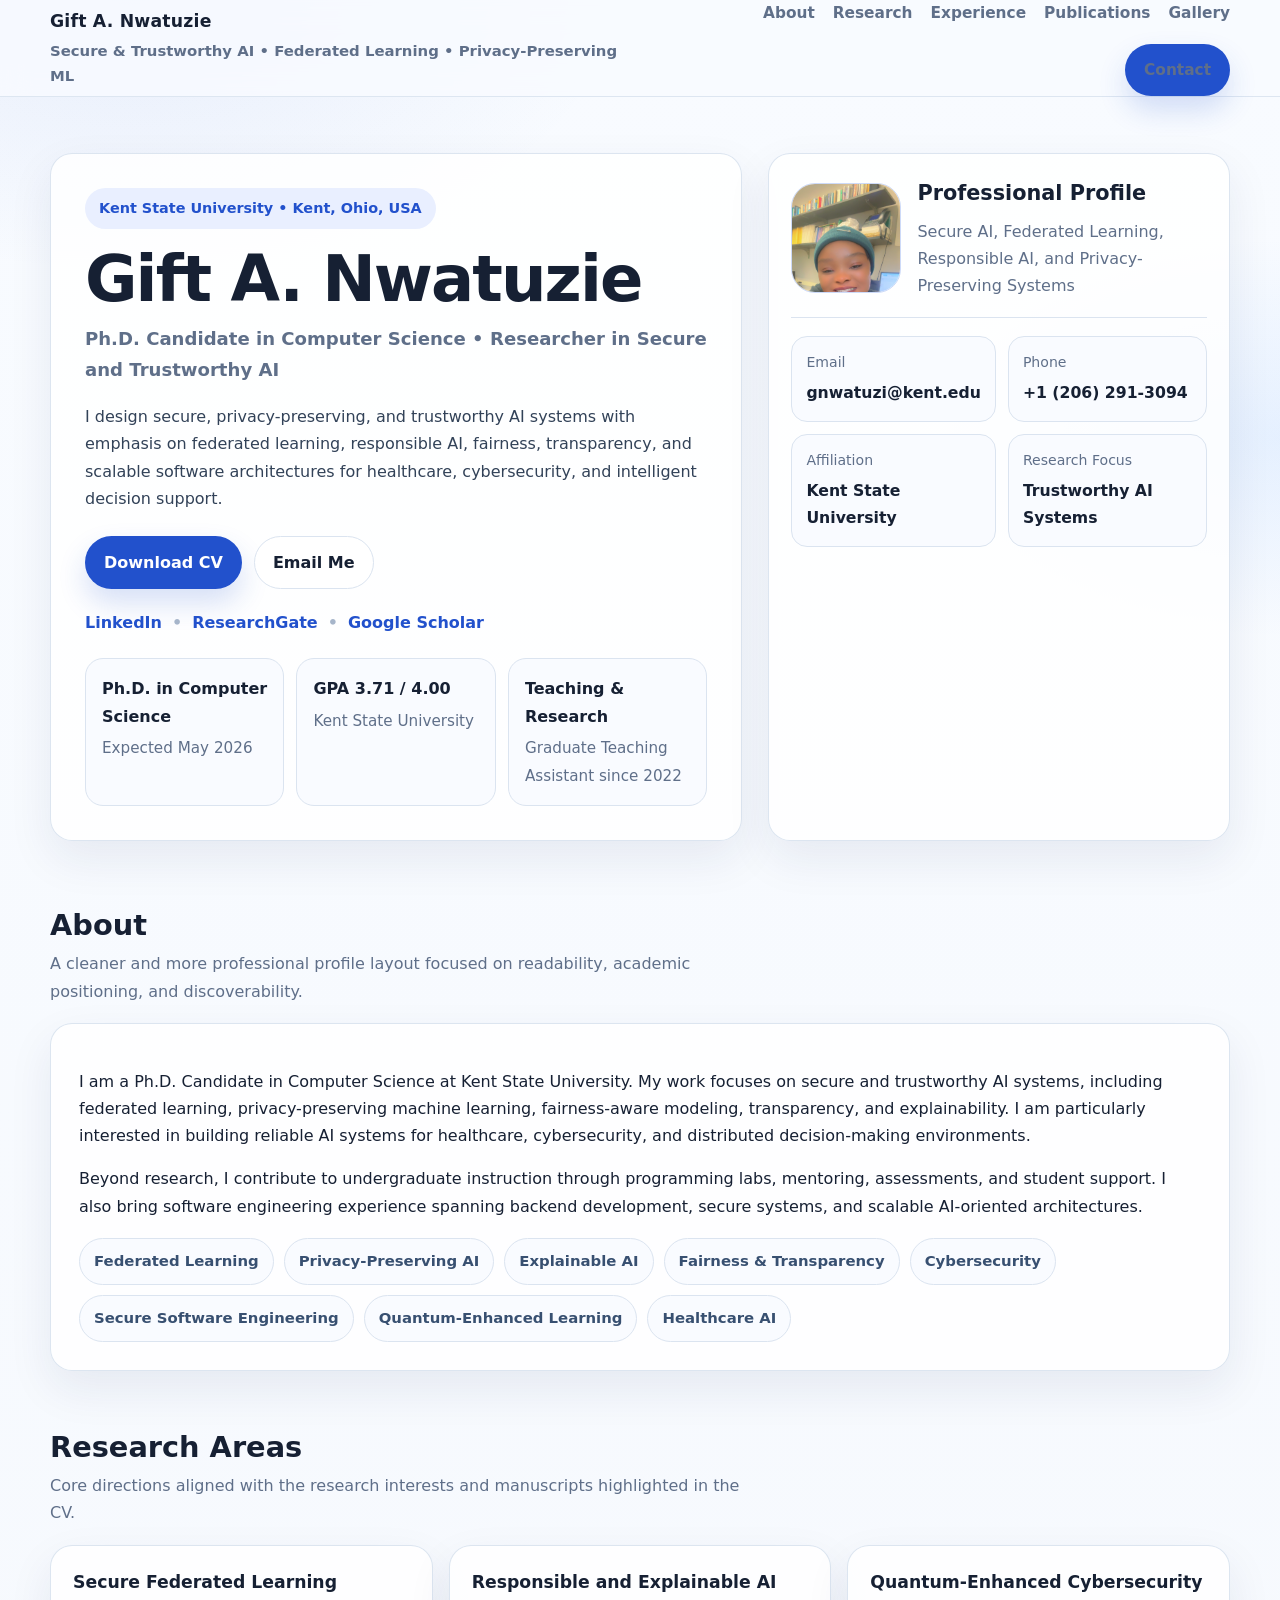
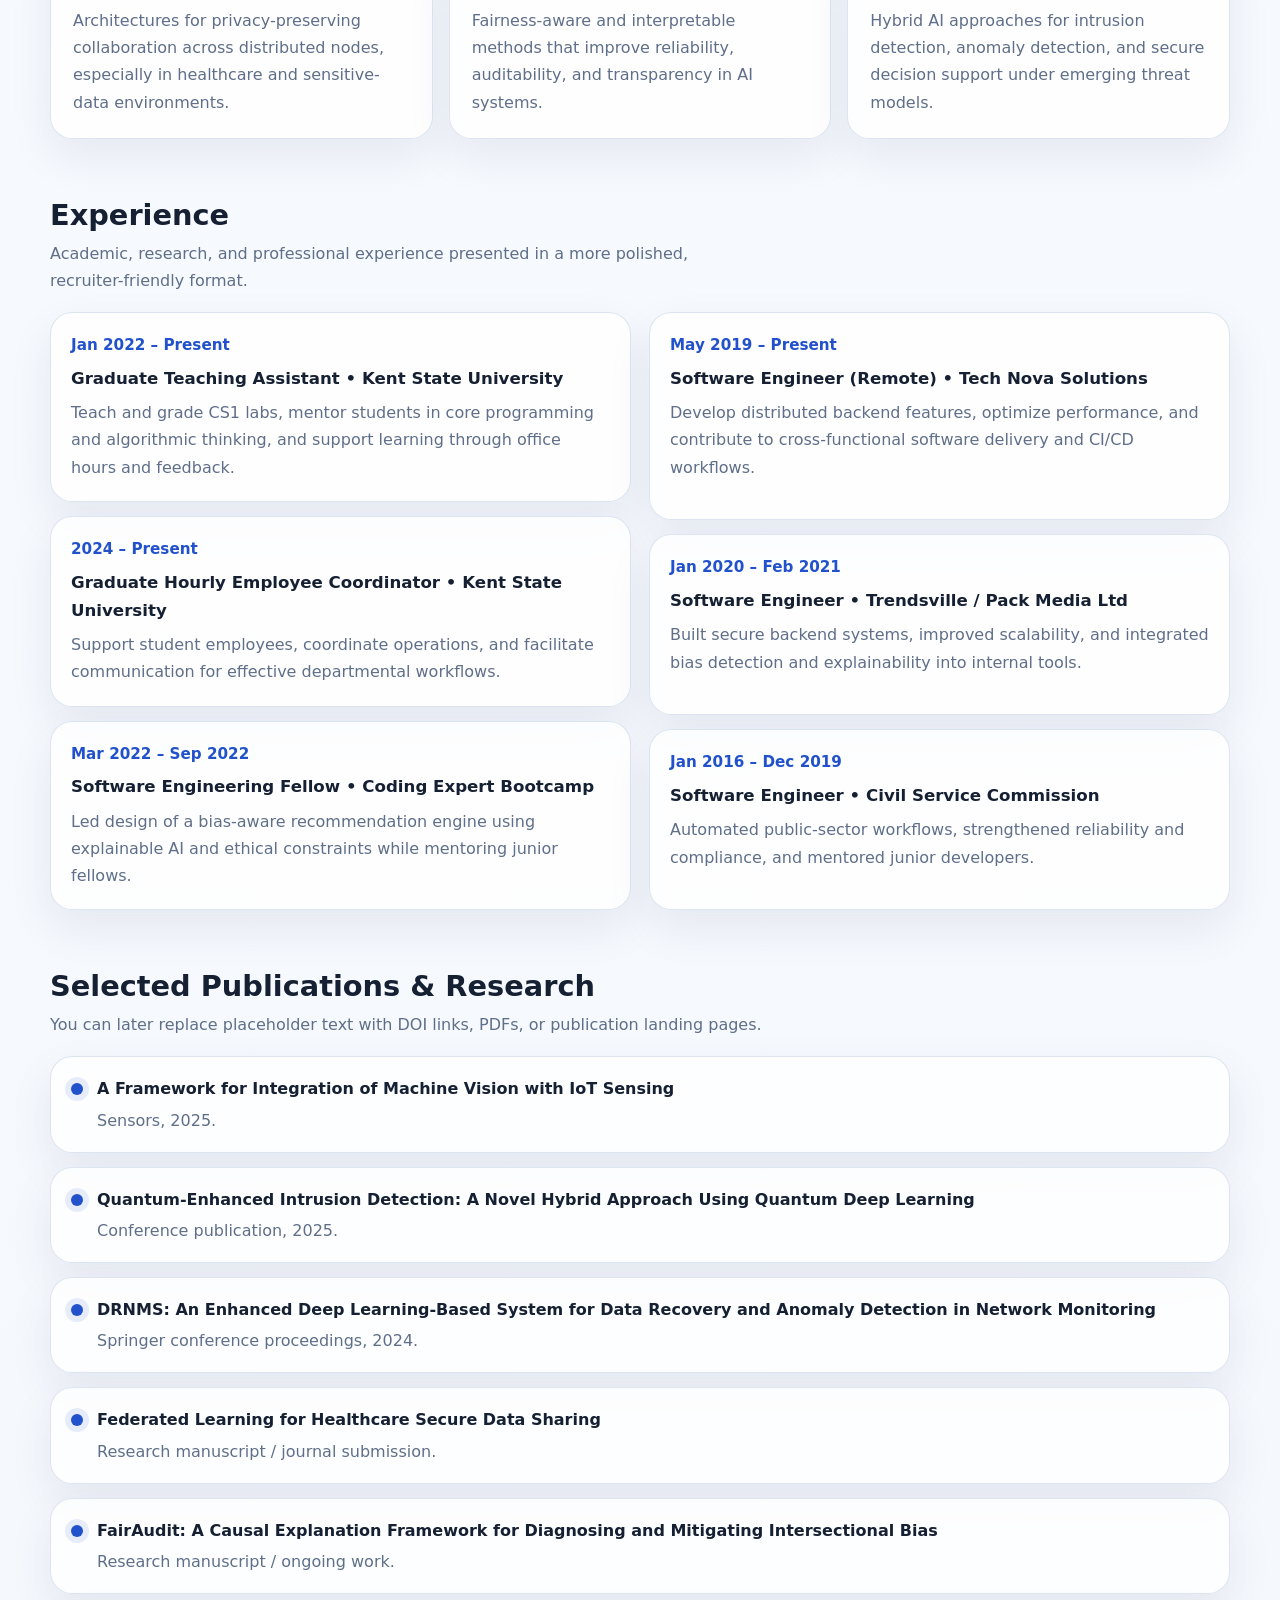
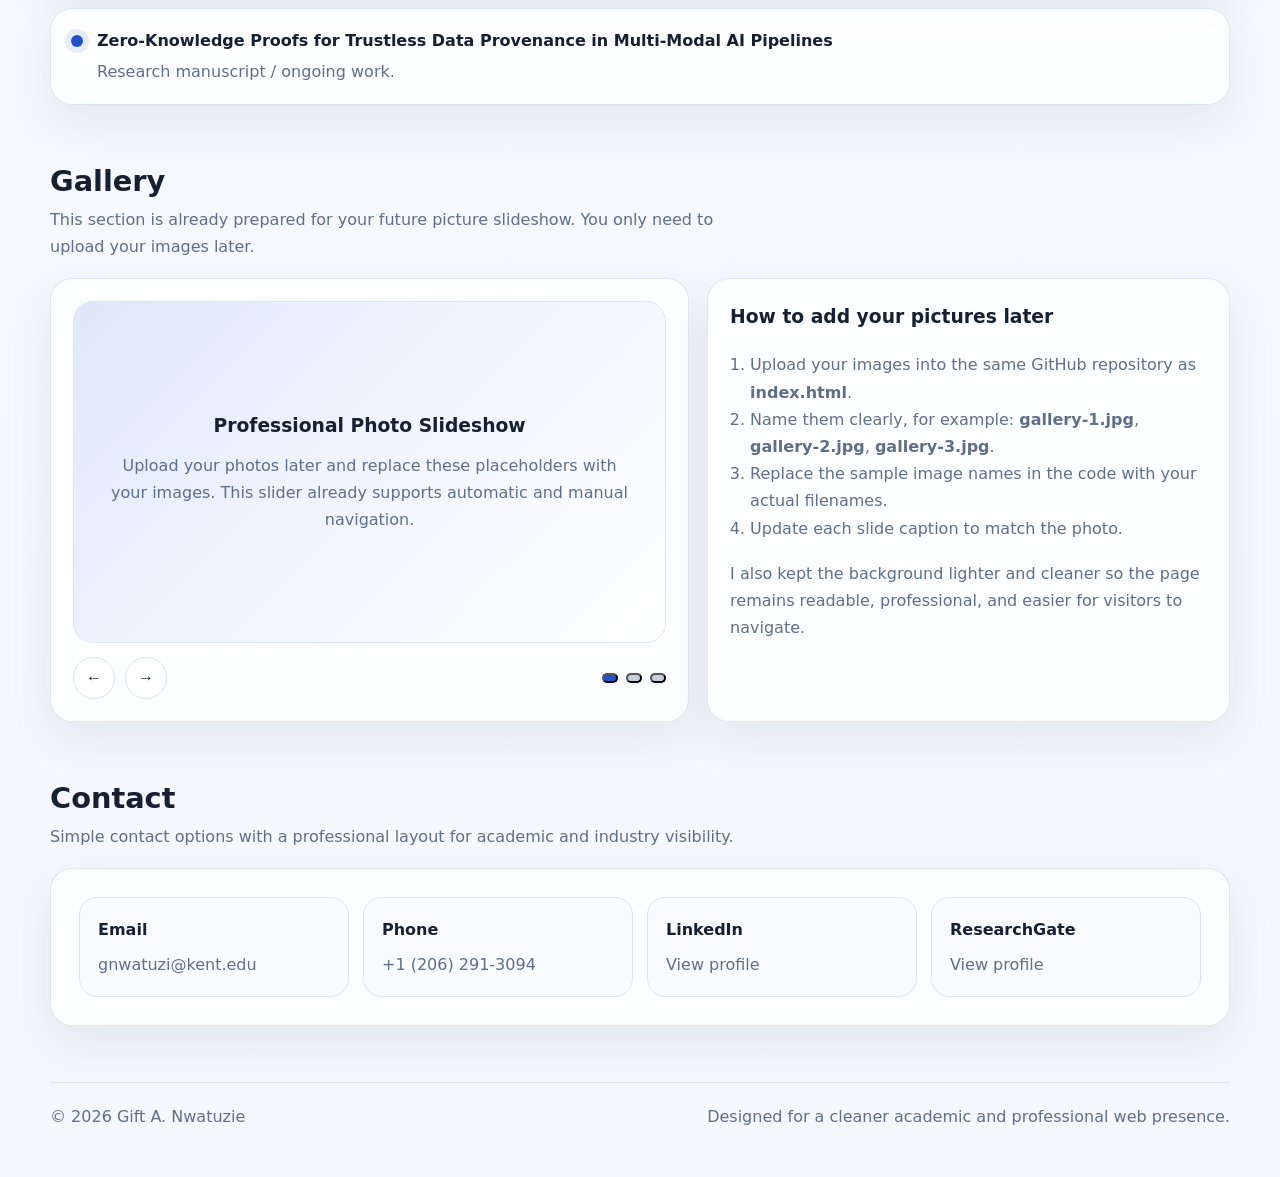
==== index.html @ f2651470 "Update print statement from 'Hello' to 'Goodbye'" ====
<!DOCTYPE html>
<html lang="en">
<head>
  <meta charset="UTF-8" />
  <meta name="viewport" content="width=device-width, initial-scale=1.0" />
  <title>Gift A. Nwatuzie | Secure & Trustworthy AI</title>
  <style>
    :root{
      --bg:#f6f8fc;
      --bg-soft:#eef3fb;
      --surface:#ffffff;
      --surface-2:#f9fbff;
      --text:#162033;
      --muted:#5f6f89;
      --line:#dbe4f0;
      --accent:#2251cc;
      --accent-soft:#e9efff;
      --shadow:0 18px 45px rgba(21, 39, 84, .08);
      --radius:22px;
      --max:1180px;
    }

    *{box-sizing:border-box}
    html{scroll-behavior:smooth}
    body{
      margin:0;
      font-family: Inter, ui-sans-serif, system-ui, -apple-system, Segoe UI, Roboto, Arial, sans-serif;
      color:var(--text);
      background:
        radial-gradient(900px 500px at 10% 0%, rgba(34,81,204,.08), transparent 55%),
        radial-gradient(700px 400px at 100% 10%, rgba(65,145,255,.10), transparent 50%),
        linear-gradient(180deg, #f8fbff 0%, #f4f7fc 100%);
      line-height:1.7;
    }

    img{max-width:100%;display:block}
    a{text-decoration:none;color:inherit}
    .container{width:min(var(--max), calc(100% - 32px));margin:0 auto}

    .topbar{
      position:sticky;top:0;z-index:100;
      backdrop-filter:blur(14px);
      background:rgba(248,251,255,.84);
      border-bottom:1px solid rgba(219,228,240,.9);
    }
    .topbar-inner{
      min-height:76px;
      display:flex;align-items:center;justify-content:space-between;gap:18px;
    }
    .brand{
      display:flex;flex-direction:column;gap:2px;
    }
    .brand strong{font-size:1.08rem;letter-spacing:.2px}
    .brand span{color:var(--muted);font-size:.93rem;font-weight:600}

    .nav{
      display:flex;align-items:center;gap:18px;flex-wrap:wrap;justify-content:flex-end;
    }
    .nav a{
      color:var(--muted);
      font-weight:700;
      font-size:.96rem;
    }
    .nav a:hover{color:var(--accent)}

    .btn{
      display:inline-flex;align-items:center;justify-content:center;gap:8px;
      padding:12px 18px;border-radius:999px;border:1px solid transparent;
      font-weight:800;transition:.25s ease;
    }
    .btn-primary{
      background:var(--accent);color:#fff;box-shadow:0 14px 28px rgba(34,81,204,.18);
    }
    .btn-primary:hover{transform:translateY(-1px)}
    .btn-secondary{
      border-color:var(--line);background:#fff;color:var(--text);
    }
    .btn-secondary:hover{border-color:#bfd0e7;background:var(--surface-2)}

    .hero{padding:56px 0 34px}
    .hero-grid{
      display:grid;grid-template-columns:1.2fr .8fr;gap:26px;align-items:stretch;
    }
    .hero-copy, .hero-side, .panel, .section-card, .timeline-item, .publication, .gallery-card{
      background:rgba(255,255,255,.82);
      border:1px solid rgba(219,228,240,.95);
      box-shadow:var(--shadow);
      border-radius:var(--radius);
    }
    .hero-copy{padding:34px}
    .eyebrow{
      display:inline-flex;align-items:center;gap:8px;padding:8px 14px;border-radius:999px;
      background:var(--accent-soft);color:var(--accent);font-weight:800;font-size:.9rem;
    }
    h1{
      margin:16px 0 10px;font-size:clamp(2.3rem, 5vw, 4.2rem);line-height:1.08;letter-spacing:-.03em;
    }
    .subtitle{
      font-size:1.13rem;color:var(--muted);font-weight:700;margin:0 0 18px;
    }
    .lead{margin:0;max-width:68ch;color:#324258}
    .hero-actions{display:flex;flex-wrap:wrap;gap:12px;margin:24px 0 20px}
    .meta-links{display:flex;flex-wrap:wrap;gap:10px;align-items:center;color:var(--muted);font-weight:700}
    .meta-links a{color:var(--accent)}
    .meta-links .sep{color:#a6b5ca}

    .highlight-grid{
      display:grid;grid-template-columns:repeat(3,1fr);gap:12px;margin-top:22px;
    }
    .mini-stat{
      background:var(--surface-2);border:1px solid var(--line);border-radius:18px;padding:16px;
    }
    .mini-stat strong{display:block;font-size:1rem;margin-bottom:4px}
    .mini-stat span{color:var(--muted);font-size:.95rem}

    .hero-side{padding:22px}
    .profile-top{
      display:flex;gap:16px;align-items:center;padding-bottom:18px;border-bottom:1px solid var(--line);
    }
    .avatar{
      width:110px;height:110px;border-radius:24px;overflow:hidden;flex:0 0 auto;
      background:#dfe9ff;border:1px solid #cddaf8;
    }
    .profile-title h2{margin:0 0 6px;font-size:1.3rem}
    .profile-title p{margin:0;color:var(--muted)}
    .quick-info{display:grid;grid-template-columns:1fr 1fr;gap:12px;margin-top:18px}
    .quick-info div{
      background:var(--surface-2);border:1px solid var(--line);border-radius:16px;padding:14px;
    }
    .quick-info span{display:block;color:var(--muted);font-size:.88rem;margin-bottom:4px}
    .quick-info strong{font-size:.98rem}

    .section{padding:26px 0}
    .section-header{display:flex;justify-content:space-between;gap:18px;align-items:end;margin-bottom:18px}
    .section-header h2{margin:0;font-size:1.8rem}
    .section-header p{margin:0;color:var(--muted);max-width:70ch}
    .section-card{padding:28px}

    .chips{display:flex;flex-wrap:wrap;gap:10px;margin-top:18px}
    .chip{
      padding:10px 14px;border-radius:999px;background:var(--surface-2);
      border:1px solid var(--line);font-weight:800;color:#385071;font-size:.93rem;
    }

    .two-col{display:grid;grid-template-columns:1fr 1fr;gap:18px}
    .cards-3{display:grid;grid-template-columns:repeat(3,1fr);gap:16px}
    .panel{padding:22px}
    .panel h3{margin:0 0 10px;font-size:1.08rem}
    .panel p{margin:0;color:var(--muted)}

    .timeline{display:grid;gap:14px}
    .timeline-item{padding:20px}
    .timeline-item h3{margin:0 0 6px;font-size:1.04rem}
    .timeline-item .meta{color:var(--accent);font-weight:800;font-size:.95rem;margin-bottom:6px}
    .timeline-item p{margin:0;color:var(--muted)}

    .publication-list{display:grid;gap:14px}
    .publication{padding:18px 20px;display:flex;gap:14px;align-items:flex-start}
    .publication .mark{
      width:12px;height:12px;border-radius:999px;background:var(--accent);margin-top:8px;flex:0 0 auto;
      box-shadow:0 0 0 6px rgba(34,81,204,.10);
    }
    .publication strong{display:block;margin-bottom:4px}
    .publication span{color:var(--muted)}

    .gallery-wrap{display:grid;grid-template-columns:1.1fr .9fr;gap:18px}
    .gallery-card{padding:22px}
    .slider{
      position:relative;border-radius:20px;overflow:hidden;border:1px solid var(--line);
      background:linear-gradient(135deg,#eef4ff,#f8fbff);
      min-height:340px;
    }
    .slide{display:none;min-height:340px;position:relative}
    .slide.active{display:block}
    .slide img{width:100%;height:340px;object-fit:cover}
    .slide-placeholder{
      min-height:340px;display:grid;place-items:center;padding:26px;text-align:center;color:var(--muted);
      background:linear-gradient(135deg, rgba(34,81,204,.08), rgba(255,255,255,.96));
    }
    .slide-caption{
      position:absolute;left:18px;bottom:18px;right:18px;
      background:rgba(22,32,51,.68);color:#fff;padding:12px 14px;border-radius:14px;font-weight:700;
      backdrop-filter:blur(6px);
    }
    .slider-controls{
      display:flex;align-items:center;justify-content:space-between;gap:12px;margin-top:14px;
    }
    .slider-buttons{display:flex;gap:10px}
    .slider-buttons button{
      width:42px;height:42px;border:none;border-radius:999px;background:#fff;border:1px solid var(--line);
      font-size:1rem;cursor:pointer;color:var(--text);
    }
    .slider-buttons button:hover{background:var(--surface-2)}
    .dots{display:flex;gap:8px;align-items:center}
    .dot{
      width:10px;height:10px;border-radius:999px;background:#c3d0e2;cursor:pointer;
    }
    .dot.active{background:var(--accent)}

    .contact-grid{display:grid;grid-template-columns:repeat(4,1fr);gap:14px}
    .contact-item{
      background:var(--surface-2);border:1px solid var(--line);border-radius:18px;padding:18px;
    }
    .contact-item h3{margin:0 0 8px;font-size:1rem}
    .contact-item p, .contact-item a{margin:0;color:var(--muted);word-break:break-word}

    footer{padding:30px 0 46px;color:var(--muted)}
    .footer-inner{
      display:flex;justify-content:space-between;gap:16px;align-items:center;flex-wrap:wrap;
      border-top:1px solid var(--line);padding-top:20px;
    }

    @media (max-width: 1024px){
      .hero-grid,.gallery-wrap,.two-col,.cards-3,.contact-grid{grid-template-columns:1fr}
      .highlight-grid{grid-template-columns:1fr}
    }
    @media (max-width: 760px){
      .topbar-inner{padding:10px 0;align-items:flex-start;flex-direction:column}
      .nav{gap:12px}
      .hero{padding-top:34px}
      .hero-copy,.hero-side,.section-card{padding:22px}
      .quick-info{grid-template-columns:1fr}
      .profile-top{align-items:flex-start}
      .avatar{width:92px;height:92px}
    }
  </style>
</head>
<body>
  <header class="topbar">
    <div class="container topbar-inner">
      <div class="brand">
        <strong>Gift A. Nwatuzie</strong>
        <span>Secure & Trustworthy AI • Federated Learning • Privacy-Preserving ML</span>
      </div>
      <nav class="nav">
        <a href="#about">About</a>
        <a href="#research">Research</a>
        <a href="#experience">Experience</a>
        <a href="#publications">Publications</a>
        <a href="#gallery">Gallery</a>
        <a href="#contact" class="btn btn-primary">Contact</a>
      </nav>
    </div>
  </header>

  <main>
    <section class="hero">
      <div class="container hero-grid">
        <div class="hero-copy">
          <div class="eyebrow">Kent State University • Kent, Ohio, USA</div>
          <h1>Gift A. Nwatuzie</h1>
          <p class="subtitle">Ph.D. Candidate in Computer Science • Researcher in Secure and Trustworthy AI</p>
          <p class="lead">
            I design secure, privacy-preserving, and trustworthy AI systems with emphasis on federated learning,
            responsible AI, fairness, transparency, and scalable software architectures for healthcare, cybersecurity,
            and intelligent decision support.
          </p>

          <div class="hero-actions">
            <a class="btn btn-primary" href="CV.pdf" target="_blank" rel="noreferrer">Download CV</a>
            <a class="btn btn-secondary" href="mailto:gnwatuzi@kent.edu">Email Me</a>
          </div>

          <div class="meta-links">
            <a href="https://linkedin.com/in/gift-nwatuzie-08696579" target="_blank" rel="noreferrer">LinkedIn</a>
            <span class="sep">•</span>
            <a href="https://researchgate.net/profile/Gift-Nwatuzie" target="_blank" rel="noreferrer">ResearchGate</a>
            <span class="sep">•</span>
            <a href="#">Google Scholar</a>
          </div>

          <div class="highlight-grid">
            <div class="mini-stat">
              <strong>Ph.D. in Computer Science</strong>
              <span>Expected May 2026</span>
            </div>
            <div class="mini-stat">
              <strong>GPA 3.71 / 4.00</strong>
              <span>Kent State University</span>
            </div>
            <div class="mini-stat">
              <strong>Teaching & Research</strong>
              <span>Graduate Teaching Assistant since 2022</span>
            </div>
          </div>
        </div>

        <aside class="hero-side">
          <div class="profile-top">
            <div class="avatar">
              <img src="IMG_3153.jpeg" alt="Gift A. Nwatuzie profile photo" />
            </div>
            <div class="profile-title">
              <h2>Professional Profile</h2>
              <p>Secure AI, Federated Learning, Responsible AI, and Privacy-Preserving Systems</p>
            </div>
          </div>

          <div class="quick-info">
            <div>
              <span>Email</span>
              <strong>gnwatuzi@kent.edu</strong>
            </div>
            <div>
              <span>Phone</span>
              <strong>+1 (206) 291-3094</strong>
            </div>
            <div>
              <span>Affiliation</span>
              <strong>Kent State University</strong>
            </div>
            <div>
              <span>Research Focus</span>
              <strong>Trustworthy AI Systems</strong>
            </div>
          </div>
        </aside>
      </div>
    </section>

    <section id="about" class="section">
      <div class="container">
        <div class="section-header">
          <div>
            <h2>About</h2>
            <p>A cleaner and more professional profile layout focused on readability, academic positioning, and discoverability.</p>
          </div>
        </div>
        <div class="section-card">
          <p>
            I am a Ph.D. Candidate in Computer Science at Kent State University. My work focuses on secure and trustworthy
            AI systems, including federated learning, privacy-preserving machine learning, fairness-aware modeling,
            transparency, and explainability. I am particularly interested in building reliable AI systems for healthcare,
            cybersecurity, and distributed decision-making environments.
          </p>
          <p>
            Beyond research, I contribute to undergraduate instruction through programming labs, mentoring, assessments,
            and student support. I also bring software engineering experience spanning backend development, secure systems,
            and scalable AI-oriented architectures.
          </p>
          <div class="chips">
            <span class="chip">Federated Learning</span>
            <span class="chip">Privacy-Preserving AI</span>
            <span class="chip">Explainable AI</span>
            <span class="chip">Fairness & Transparency</span>
            <span class="chip">Cybersecurity</span>
            <span class="chip">Secure Software Engineering</span>
            <span class="chip">Quantum-Enhanced Learning</span>
            <span class="chip">Healthcare AI</span>
          </div>
        </div>
      </div>
    </section>

    <section id="research" class="section">
      <div class="container">
        <div class="section-header">
          <div>
            <h2>Research Areas</h2>
            <p>Core directions aligned with the research interests and manuscripts highlighted in the CV.</p>
          </div>
        </div>
        <div class="cards-3">
          <article class="panel">
            <h3>Secure Federated Learning</h3>
            <p>Architectures for privacy-preserving collaboration across distributed nodes, especially in healthcare and sensitive-data environments.</p>
          </article>
          <article class="panel">
            <h3>Responsible and Explainable AI</h3>
            <p>Fairness-aware and interpretable methods that improve reliability, auditability, and transparency in AI systems.</p>
          </article>
          <article class="panel">
            <h3>Quantum-Enhanced Cybersecurity</h3>
            <p>Hybrid AI approaches for intrusion detection, anomaly detection, and secure decision support under emerging threat models.</p>
          </article>
        </div>
      </div>
    </section>

    <section id="experience" class="section">
      <div class="container">
        <div class="section-header">
          <div>
            <h2>Experience</h2>
            <p>Academic, research, and professional experience presented in a more polished, recruiter-friendly format.</p>
          </div>
        </div>
        <div class="two-col">
          <div class="timeline">
            <article class="timeline-item">
              <div class="meta">Jan 2022 – Present</div>
              <h3>Graduate Teaching Assistant • Kent State University</h3>
              <p>Teach and grade CS1 labs, mentor students in core programming and algorithmic thinking, and support learning through office hours and feedback.</p>
            </article>
            <article class="timeline-item">
              <div class="meta">2024 – Present</div>
              <h3>Graduate Hourly Employee Coordinator • Kent State University</h3>
              <p>Support student employees, coordinate operations, and facilitate communication for effective departmental workflows.</p>
            </article>
            <article class="timeline-item">
              <div class="meta">Mar 2022 – Sep 2022</div>
              <h3>Software Engineering Fellow • Coding Expert Bootcamp</h3>
              <p>Led design of a bias-aware recommendation engine using explainable AI and ethical constraints while mentoring junior fellows.</p>
            </article>
          </div>
          <div class="timeline">
            <article class="timeline-item">
              <div class="meta">May 2019 – Present</div>
              <h3>Software Engineer (Remote) • Tech Nova Solutions</h3>
              <p>Develop distributed backend features, optimize performance, and contribute to cross-functional software delivery and CI/CD workflows.</p>
            </article>
            <article class="timeline-item">
              <div class="meta">Jan 2020 – Feb 2021</div>
              <h3>Software Engineer • Trendsville / Pack Media Ltd</h3>
              <p>Built secure backend systems, improved scalability, and integrated bias detection and explainability into internal tools.</p>
            </article>
            <article class="timeline-item">
              <div class="meta">Jan 2016 – Dec 2019</div>
              <h3>Software Engineer • Civil Service Commission</h3>
              <p>Automated public-sector workflows, strengthened reliability and compliance, and mentored junior developers.</p>
            </article>
          </div>
        </div>
      </div>
    </section>

    <section id="publications" class="section">
      <div class="container">
        <div class="section-header">
          <div>
            <h2>Selected Publications & Research</h2>
            <p>You can later replace placeholder text with DOI links, PDFs, or publication landing pages.</p>
          </div>
        </div>
        <div class="publication-list">
          <article class="publication">
            <div class="mark"></div>
            <div>
              <strong>A Framework for Integration of Machine Vision with IoT Sensing</strong>
              <span>Sensors, 2025.</span>
            </div>
          </article>
          <article class="publication">
            <div class="mark"></div>
            <div>
              <strong>Quantum-Enhanced Intrusion Detection: A Novel Hybrid Approach Using Quantum Deep Learning</strong>
              <span>Conference publication, 2025.</span>
            </div>
          </article>
          <article class="publication">
            <div class="mark"></div>
            <div>
              <strong>DRNMS: An Enhanced Deep Learning-Based System for Data Recovery and Anomaly Detection in Network Monitoring</strong>
              <span>Springer conference proceedings, 2024.</span>
            </div>
          </article>
          <article class="publication">
            <div class="mark"></div>
            <div>
              <strong>Federated Learning for Healthcare Secure Data Sharing</strong>
              <span>Research manuscript / journal submission.</span>
            </div>
          </article>
          <article class="publication">
            <div class="mark"></div>
            <div>
              <strong>FairAudit: A Causal Explanation Framework for Diagnosing and Mitigating Intersectional Bias</strong>
              <span>Research manuscript / ongoing work.</span>
            </div>
          </article>
          <article class="publication">
            <div class="mark"></div>
            <div>
              <strong>Zero-Knowledge Proofs for Trustless Data Provenance in Multi-Modal AI Pipelines</strong>
              <span>Research manuscript / ongoing work.</span>
            </div>
          </article>
        </div>
      </div>
    </section>

    <section id="gallery" class="section">
      <div class="container">
        <div class="section-header">
          <div>
            <h2>Gallery</h2>
            <p>This section is already prepared for your future picture slideshow. You only need to upload your images later.</p>
          </div>
        </div>
        <div class="gallery-wrap">
          <div class="gallery-card">
            <div class="slider" id="slider">
              <div class="slide active">
                <div class="slide-placeholder">
                  <div>
                    <h3 style="margin:0 0 10px; color: var(--text);">Professional Photo Slideshow</h3>
                    <p style="margin:0; max-width: 520px;">Upload your photos later and replace these placeholders with your images. This slider already supports automatic and manual navigation.</p>
                  </div>
                </div>
              </div>
              <div class="slide">
                <img src="gallery-1.jpg" alt="Conference or professional event photo" />
                <div class="slide-caption">Sample caption: conference presentation, award, lab activity, or professional portrait.</div>
              </div>
              <div class="slide">
                <img src="gallery-2.jpg" alt="Research or academic activity photo" />
                <div class="slide-caption">Sample caption: teaching, research session, workshop, or networking moment.</div>
              </div>
            </div>
            <div class="slider-controls">
              <div class="slider-buttons">
                <button type="button" id="prevBtn" aria-label="Previous slide">&#8592;</button>
                <button type="button" id="nextBtn" aria-label="Next slide">&#8594;</button>
              </div>
              <div class="dots" id="dots"></div>
            </div>
          </div>
          <div class="gallery-card">
            <h3 style="margin-top:0;">How to add your pictures later</h3>
            <ol style="padding-left:20px; color: var(--muted); margin:0;">
              <li>Upload your images into the same GitHub repository as <strong>index.html</strong>.</li>
              <li>Name them clearly, for example: <strong>gallery-1.jpg</strong>, <strong>gallery-2.jpg</strong>, <strong>gallery-3.jpg</strong>.</li>
              <li>Replace the sample image names in the code with your actual filenames.</li>
              <li>Update each slide caption to match the photo.</li>
            </ol>
            <p style="margin:18px 0 0; color:var(--muted);">
              I also kept the background lighter and cleaner so the page remains readable, professional, and easier for visitors to navigate.
            </p>
          </div>
        </div>
      </div>
    </section>

    <section id="contact" class="section">
      <div class="container">
        <div class="section-header">
          <div>
            <h2>Contact</h2>
            <p>Simple contact options with a professional layout for academic and industry visibility.</p>
          </div>
        </div>
        <div class="section-card">
          <div class="contact-grid">
            <div class="contact-item">
              <h3>Email</h3>
              <a href="mailto:gnwatuzi@kent.edu">gnwatuzi@kent.edu</a>
            </div>
            <div class="contact-item">
              <h3>Phone</h3>
              <p>+1 (206) 291-3094</p>
            </div>
            <div class="contact-item">
              <h3>LinkedIn</h3>
              <a href="https://linkedin.com/in/gift-nwatuzie-08696579" target="_blank" rel="noreferrer">View profile</a>
            </div>
            <div class="contact-item">
              <h3>ResearchGate</h3>
              <a href="https://researchgate.net/profile/Gift-Nwatuzie" target="_blank" rel="noreferrer">View profile</a>
            </div>
          </div>
        </div>
      </div>
    </section>
  </main>

  <footer>
    <div class="container footer-inner">
      <span>© <span id="year"></span> Gift A. Nwatuzie</span>
      <span>Designed for a cleaner academic and professional web presence.</span>
    </div>
  </footer>

  <script>
    document.getElementById('year').textContent = new Date().getFullYear();

    const slides = Array.from(document.querySelectorAll('.slide'));
    const dotsWrap = document.getElementById('dots');
    const prevBtn = document.getElementById('prevBtn');
    const nextBtn = document.getElementById('nextBtn');
    let currentSlide = 0;
    let autoSlide;

    function renderDots() {
      dotsWrap.innerHTML = '';
      slides.forEach((_, index) => {
        const dot = document.createElement('button');
        dot.className = 'dot' + (index === currentSlide ? ' active' : '');
        dot.type = 'button';
        dot.setAttribute('aria-label', `Go to slide ${index + 1}`);
        dot.addEventListener('click', () => showSlide(index));
        dotsWrap.appendChild(dot);
      });
    }

    function showSlide(index) {
      slides[currentSlide].classList.remove('active');
      currentSlide = (index + slides.length) % slides.length;
      slides[currentSlide].classList.add('active');
      renderDots();
    }

    function nextSlide() { showSlide(currentSlide + 1); }
    function prevSlide() { showSlide(currentSlide - 1); }

    function startAutoSlide() {
      clearInterval(autoSlide);
      autoSlide = setInterval(nextSlide, 5000);
    }

    prevBtn.addEventListener('click', () => { prevSlide(); startAutoSlide(); });
    nextBtn.addEventListener('click', () => { nextSlide(); startAutoSlide(); });

    renderDots();
    startAutoSlide();
  </script>
</body>
</html>
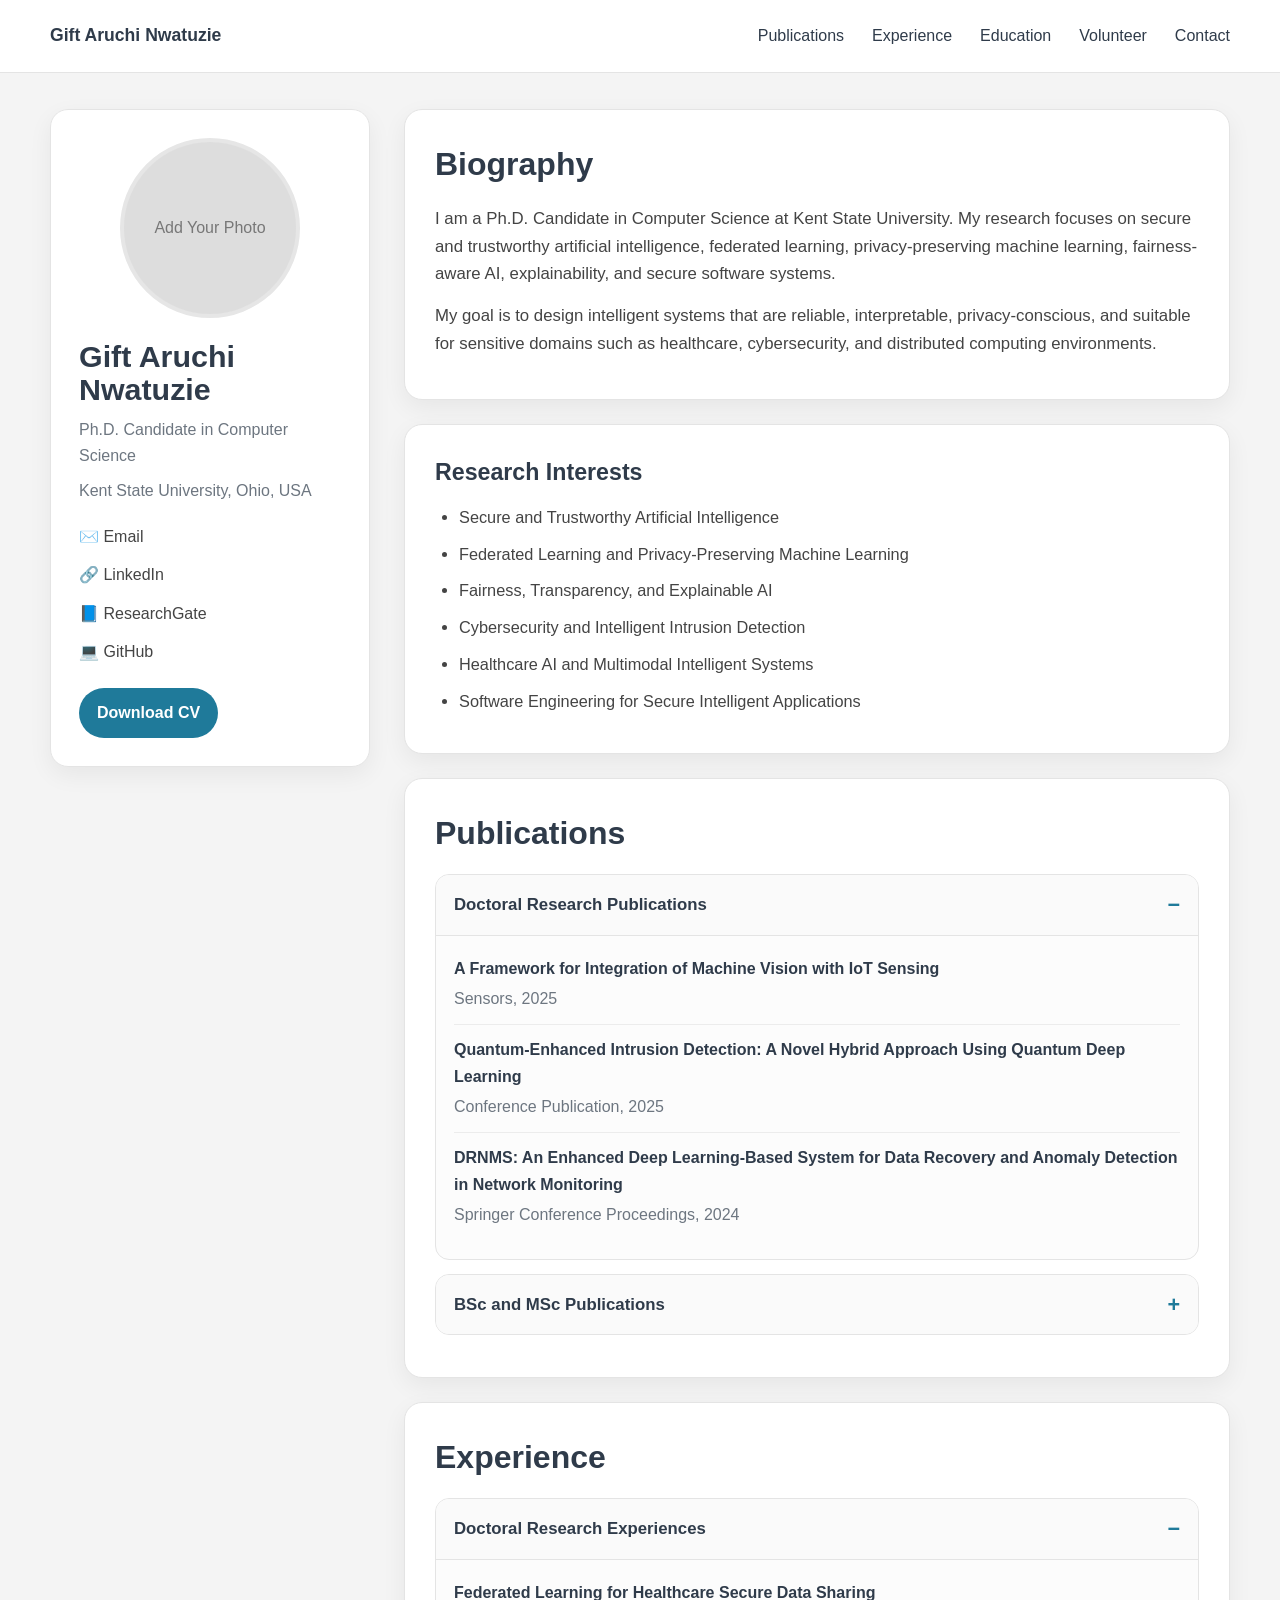
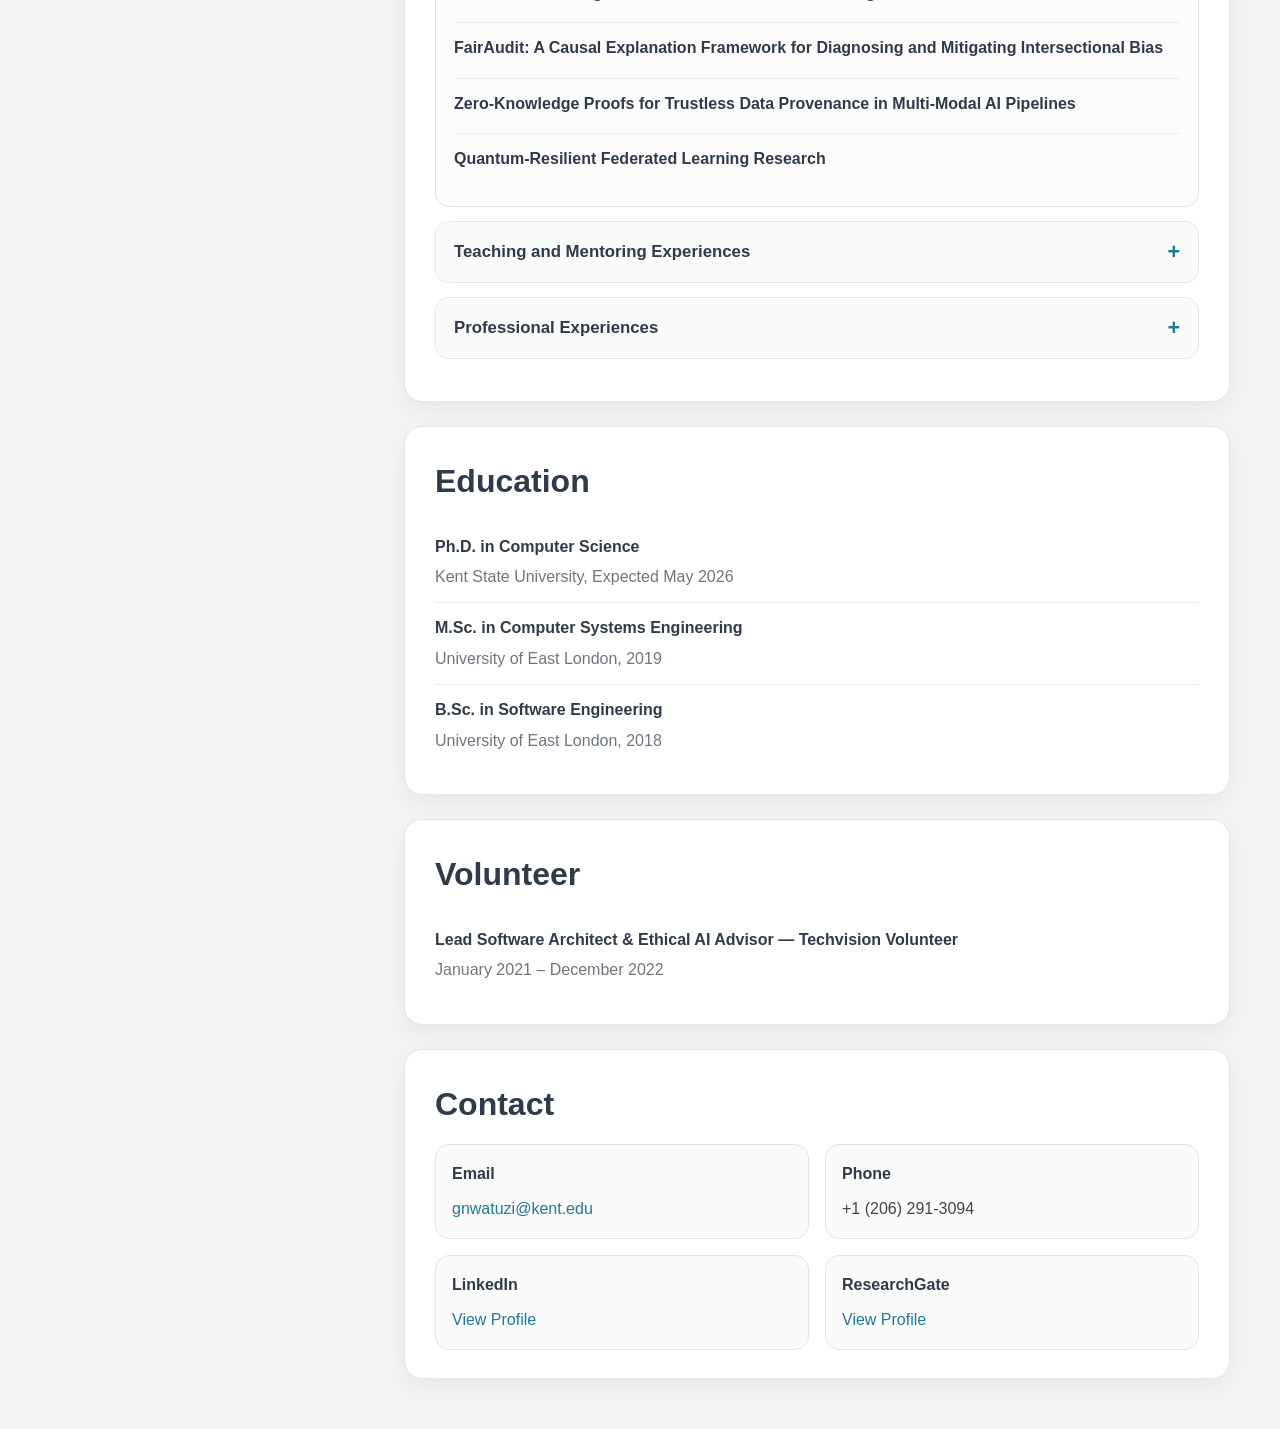
==== commit bd60fe66: "Fix HTML formatting and structure" ====
--- a/index.html
+++ b/index.html
@@ -3,615 +3,533 @@
 <head>
   <meta charset="UTF-8" />
   <meta name="viewport" content="width=device-width, initial-scale=1.0" />
-  <title>Gift A. Nwatuzie | Secure & Trustworthy AI</title>
+  <title>Gift Aruchi Nwatuzie | Academic Profile</title>
   <style>
     :root{
-      --bg:#f6f8fc;
-      --bg-soft:#eef3fb;
-      --surface:#ffffff;
-      --surface-2:#f9fbff;
-      --text:#162033;
-      --muted:#5f6f89;
-      --line:#dbe4f0;
-      --accent:#2251cc;
-      --accent-soft:#e9efff;
-      --shadow:0 18px 45px rgba(21, 39, 84, .08);
-      --radius:22px;
-      --max:1180px;
+      --bg:#f4f4f4;
+      --card:#ffffff;
+      --text:#444;
+      --heading:#2f3b4a;
+      --muted:#6d7680;
+      --accent:#1f7a9a;
+      --line:#e4e4e4;
+      --shadow:0 8px 24px rgba(0,0,0,.06);
+      --radius:18px;
+      --max-width:1180px;
     }
 
     *{box-sizing:border-box}
     html{scroll-behavior:smooth}
     body{
       margin:0;
-      font-family: Inter, ui-sans-serif, system-ui, -apple-system, Segoe UI, Roboto, Arial, sans-serif;
+      font-family:Arial, Helvetica, sans-serif;
+      background:var(--bg);
       color:var(--text);
-      background:
-        radial-gradient(900px 500px at 10% 0%, rgba(34,81,204,.08), transparent 55%),
-        radial-gradient(700px 400px at 100% 10%, rgba(65,145,255,.10), transparent 50%),
-        linear-gradient(180deg, #f8fbff 0%, #f4f7fc 100%);
-      line-height:1.7;
-    }
-
-    img{max-width:100%;display:block}
-    a{text-decoration:none;color:inherit}
-    .container{width:min(var(--max), calc(100% - 32px));margin:0 auto}
-
+      line-height:1.65;
+    }
+
+    a{
+      color:var(--accent);
+      text-decoration:none;
+    }
+
+    a:hover{
+      text-decoration:underline;
+    }
+
+    .container{
+      width:min(var(--max-width), calc(100% - 32px));
+      margin:0 auto;
+    }
+
+    /* top navigation */
     .topbar{
-      position:sticky;top:0;z-index:100;
-      backdrop-filter:blur(14px);
-      background:rgba(248,251,255,.84);
-      border-bottom:1px solid rgba(219,228,240,.9);
-    }
+      background:#fff;
+      border-bottom:1px solid var(--line);
+      position:sticky;
+      top:0;
+      z-index:1000;
+    }
+
     .topbar-inner{
-      min-height:76px;
-      display:flex;align-items:center;justify-content:space-between;gap:18px;
-    }
-    .brand{
-      display:flex;flex-direction:column;gap:2px;
-    }
-    .brand strong{font-size:1.08rem;letter-spacing:.2px}
-    .brand span{color:var(--muted);font-size:.93rem;font-weight:600}
+      min-height:72px;
+      display:flex;
+      align-items:center;
+      justify-content:space-between;
+      gap:20px;
+      flex-wrap:wrap;
+    }
+
+    .site-name{
+      font-size:1.1rem;
+      font-weight:700;
+      color:var(--heading);
+      padding:18px 0;
+    }
 
     .nav{
-      display:flex;align-items:center;gap:18px;flex-wrap:wrap;justify-content:flex-end;
-    }
+      display:flex;
+      gap:28px;
+      flex-wrap:wrap;
+    }
+
     .nav a{
+      color:var(--heading);
+      font-weight:500;
+      font-size:1rem;
+    }
+
+    .nav a:hover{
+      color:var(--accent);
+      text-decoration:none;
+    }
+
+    /* page layout */
+    .layout{
+      display:grid;
+      grid-template-columns:320px 1fr;
+      gap:34px;
+      padding:36px 0 50px;
+      align-items:start;
+    }
+
+    /* sidebar */
+    .profile-card{
+      background:var(--card);
+      border:1px solid var(--line);
+      border-radius:var(--radius);
+      box-shadow:var(--shadow);
+      padding:28px;
+      position:sticky;
+      top:94px;
+    }
+
+    .profile-photo{
+      width:180px;
+      height:180px;
+      margin:0 auto 22px;
+      border-radius:50%;
+      overflow:hidden;
+      border:4px solid #e6e6e6;
+      background:#ddd;
+      display:flex;
+      align-items:center;
+      justify-content:center;
+      color:#777;
+      text-align:center;
+      padding:12px;
+    }
+
+    .profile-photo img{
+      width:100%;
+      height:100%;
+      object-fit:cover;
+    }
+
+    .profile-name{
+      margin:0 0 10px;
+      font-size:1.9rem;
+      line-height:1.1;
+      color:var(--heading);
+    }
+
+    .profile-role{
       color:var(--muted);
+      margin-bottom:8px;
+      font-size:1rem;
+    }
+
+    .profile-school{
+      color:var(--muted);
+      margin-bottom:20px;
+      font-size:1rem;
+    }
+
+    .sidebar-links{
+      display:grid;
+      gap:12px;
+      margin-top:18px;
+    }
+
+    .sidebar-link{
+      display:flex;
+      align-items:center;
+      gap:10px;
+      color:var(--text);
+      font-size:1rem;
+    }
+
+    .cv-button{
+      display:inline-block;
+      margin-top:22px;
+      padding:12px 18px;
+      border-radius:999px;
+      background:var(--accent);
+      color:#fff;
       font-weight:700;
-      font-size:.96rem;
-    }
-    .nav a:hover{color:var(--accent)}
-
-    .btn{
-      display:inline-flex;align-items:center;justify-content:center;gap:8px;
-      padding:12px 18px;border-radius:999px;border:1px solid transparent;
-      font-weight:800;transition:.25s ease;
-    }
-    .btn-primary{
-      background:var(--accent);color:#fff;box-shadow:0 14px 28px rgba(34,81,204,.18);
-    }
-    .btn-primary:hover{transform:translateY(-1px)}
-    .btn-secondary{
-      border-color:var(--line);background:#fff;color:var(--text);
-    }
-    .btn-secondary:hover{border-color:#bfd0e7;background:var(--surface-2)}
-
-    .hero{padding:56px 0 34px}
-    .hero-grid{
-      display:grid;grid-template-columns:1.2fr .8fr;gap:26px;align-items:stretch;
-    }
-    .hero-copy, .hero-side, .panel, .section-card, .timeline-item, .publication, .gallery-card{
-      background:rgba(255,255,255,.82);
-      border:1px solid rgba(219,228,240,.95);
+    }
+
+    .cv-button:hover{
+      text-decoration:none;
+      opacity:.92;
+    }
+
+    /* content area */
+    .content{
+      display:grid;
+      gap:24px;
+    }
+
+    .section{
+      background:var(--card);
+      border:1px solid var(--line);
+      border-radius:var(--radius);
       box-shadow:var(--shadow);
-      border-radius:var(--radius);
-    }
-    .hero-copy{padding:34px}
-    .eyebrow{
-      display:inline-flex;align-items:center;gap:8px;padding:8px 14px;border-radius:999px;
-      background:var(--accent-soft);color:var(--accent);font-weight:800;font-size:.9rem;
-    }
-    h1{
-      margin:16px 0 10px;font-size:clamp(2.3rem, 5vw, 4.2rem);line-height:1.08;letter-spacing:-.03em;
-    }
-    .subtitle{
-      font-size:1.13rem;color:var(--muted);font-weight:700;margin:0 0 18px;
-    }
-    .lead{margin:0;max-width:68ch;color:#324258}
-    .hero-actions{display:flex;flex-wrap:wrap;gap:12px;margin:24px 0 20px}
-    .meta-links{display:flex;flex-wrap:wrap;gap:10px;align-items:center;color:var(--muted);font-weight:700}
-    .meta-links a{color:var(--accent)}
-    .meta-links .sep{color:#a6b5ca}
-
-    .highlight-grid{
-      display:grid;grid-template-columns:repeat(3,1fr);gap:12px;margin-top:22px;
-    }
-    .mini-stat{
-      background:var(--surface-2);border:1px solid var(--line);border-radius:18px;padding:16px;
-    }
-    .mini-stat strong{display:block;font-size:1rem;margin-bottom:4px}
-    .mini-stat span{color:var(--muted);font-size:.95rem}
-
-    .hero-side{padding:22px}
-    .profile-top{
-      display:flex;gap:16px;align-items:center;padding-bottom:18px;border-bottom:1px solid var(--line);
-    }
-    .avatar{
-      width:110px;height:110px;border-radius:24px;overflow:hidden;flex:0 0 auto;
-      background:#dfe9ff;border:1px solid #cddaf8;
-    }
-    .profile-title h2{margin:0 0 6px;font-size:1.3rem}
-    .profile-title p{margin:0;color:var(--muted)}
-    .quick-info{display:grid;grid-template-columns:1fr 1fr;gap:12px;margin-top:18px}
-    .quick-info div{
-      background:var(--surface-2);border:1px solid var(--line);border-radius:16px;padding:14px;
-    }
-    .quick-info span{display:block;color:var(--muted);font-size:.88rem;margin-bottom:4px}
-    .quick-info strong{font-size:.98rem}
-
-    .section{padding:26px 0}
-    .section-header{display:flex;justify-content:space-between;gap:18px;align-items:end;margin-bottom:18px}
-    .section-header h2{margin:0;font-size:1.8rem}
-    .section-header p{margin:0;color:var(--muted);max-width:70ch}
-    .section-card{padding:28px}
-
-    .chips{display:flex;flex-wrap:wrap;gap:10px;margin-top:18px}
-    .chip{
-      padding:10px 14px;border-radius:999px;background:var(--surface-2);
-      border:1px solid var(--line);font-weight:800;color:#385071;font-size:.93rem;
-    }
-
-    .two-col{display:grid;grid-template-columns:1fr 1fr;gap:18px}
-    .cards-3{display:grid;grid-template-columns:repeat(3,1fr);gap:16px}
-    .panel{padding:22px}
-    .panel h3{margin:0 0 10px;font-size:1.08rem}
-    .panel p{margin:0;color:var(--muted)}
-
-    .timeline{display:grid;gap:14px}
-    .timeline-item{padding:20px}
-    .timeline-item h3{margin:0 0 6px;font-size:1.04rem}
-    .timeline-item .meta{color:var(--accent);font-weight:800;font-size:.95rem;margin-bottom:6px}
-    .timeline-item p{margin:0;color:var(--muted)}
-
-    .publication-list{display:grid;gap:14px}
-    .publication{padding:18px 20px;display:flex;gap:14px;align-items:flex-start}
-    .publication .mark{
-      width:12px;height:12px;border-radius:999px;background:var(--accent);margin-top:8px;flex:0 0 auto;
-      box-shadow:0 0 0 6px rgba(34,81,204,.10);
-    }
-    .publication strong{display:block;margin-bottom:4px}
-    .publication span{color:var(--muted)}
-
-    .gallery-wrap{display:grid;grid-template-columns:1.1fr .9fr;gap:18px}
-    .gallery-card{padding:22px}
-    .slider{
-      position:relative;border-radius:20px;overflow:hidden;border:1px solid var(--line);
-      background:linear-gradient(135deg,#eef4ff,#f8fbff);
-      min-height:340px;
-    }
-    .slide{display:none;min-height:340px;position:relative}
-    .slide.active{display:block}
-    .slide img{width:100%;height:340px;object-fit:cover}
-    .slide-placeholder{
-      min-height:340px;display:grid;place-items:center;padding:26px;text-align:center;color:var(--muted);
-      background:linear-gradient(135deg, rgba(34,81,204,.08), rgba(255,255,255,.96));
-    }
-    .slide-caption{
-      position:absolute;left:18px;bottom:18px;right:18px;
-      background:rgba(22,32,51,.68);color:#fff;padding:12px 14px;border-radius:14px;font-weight:700;
-      backdrop-filter:blur(6px);
-    }
-    .slider-controls{
-      display:flex;align-items:center;justify-content:space-between;gap:12px;margin-top:14px;
-    }
-    .slider-buttons{display:flex;gap:10px}
-    .slider-buttons button{
-      width:42px;height:42px;border:none;border-radius:999px;background:#fff;border:1px solid var(--line);
-      font-size:1rem;cursor:pointer;color:var(--text);
-    }
-    .slider-buttons button:hover{background:var(--surface-2)}
-    .dots{display:flex;gap:8px;align-items:center}
-    .dot{
-      width:10px;height:10px;border-radius:999px;background:#c3d0e2;cursor:pointer;
-    }
-    .dot.active{background:var(--accent)}
-
-    .contact-grid{display:grid;grid-template-columns:repeat(4,1fr);gap:14px}
-    .contact-item{
-      background:var(--surface-2);border:1px solid var(--line);border-radius:18px;padding:18px;
-    }
-    .contact-item h3{margin:0 0 8px;font-size:1rem}
-    .contact-item p, .contact-item a{margin:0;color:var(--muted);word-break:break-word}
-
-    footer{padding:30px 0 46px;color:var(--muted)}
-    .footer-inner{
-      display:flex;justify-content:space-between;gap:16px;align-items:center;flex-wrap:wrap;
-      border-top:1px solid var(--line);padding-top:20px;
-    }
-
-    @media (max-width: 1024px){
-      .hero-grid,.gallery-wrap,.two-col,.cards-3,.contact-grid{grid-template-columns:1fr}
-      .highlight-grid{grid-template-columns:1fr}
-    }
-    @media (max-width: 760px){
-      .topbar-inner{padding:10px 0;align-items:flex-start;flex-direction:column}
-      .nav{gap:12px}
-      .hero{padding-top:34px}
-      .hero-copy,.hero-side,.section-card{padding:22px}
-      .quick-info{grid-template-columns:1fr}
-      .profile-top{align-items:flex-start}
-      .avatar{width:92px;height:92px}
+      padding:28px 30px;
+    }
+
+    .section h2{
+      margin:0 0 14px;
+      font-size:2rem;
+      color:var(--heading);
+    }
+
+    .section p{
+      margin:0 0 14px;
+      font-size:1.05rem;
+    }
+
+    .section ul{
+      margin:0;
+      padding-left:24px;
+    }
+
+    .section li{
+      margin:10px 0;
+      font-size:1.02rem;
+    }
+
+    .highlight-title{
+      font-size:1.45rem;
+      font-weight:700;
+      color:var(--heading);
+      margin-bottom:12px;
+    }
+
+    details{
+      border:1px solid var(--line);
+      border-radius:14px;
+      margin-bottom:14px;
+      overflow:hidden;
+      background:#fcfcfc;
+    }
+
+    summary{
+      cursor:pointer;
+      padding:16px 18px;
+      font-weight:700;
+      color:var(--heading);
+      font-size:1.05rem;
+      background:#fafafa;
+      list-style:none;
+      position:relative;
+    }
+
+    summary::-webkit-details-marker{
+      display:none;
+    }
+
+    summary::after{
+      content:"+";
+      position:absolute;
+      right:18px;
+      top:50%;
+      transform:translateY(-50%);
+      font-size:1.35rem;
+      color:var(--accent);
+      font-weight:700;
+    }
+
+    details[open] summary::after{
+      content:"−";
+    }
+
+    .details-body{
+      padding:8px 18px 18px;
+      border-top:1px solid var(--line);
+    }
+
+    .entry{
+      padding:12px 0;
+      border-bottom:1px solid #ececec;
+    }
+
+    .entry:last-child{
+      border-bottom:none;
+    }
+
+    .entry strong{
+      display:block;
+      margin-bottom:4px;
+      color:var(--heading);
+    }
+
+    .muted{
+      color:var(--muted);
+    }
+
+    .contact-grid{
+      display:grid;
+      grid-template-columns:1fr 1fr;
+      gap:16px;
+    }
+
+    .mini-box{
+      border:1px solid var(--line);
+      border-radius:14px;
+      padding:16px;
+      background:#fafafa;
+    }
+
+    .mini-box strong{
+      display:block;
+      margin-bottom:8px;
+      color:var(--heading);
+    }
+
+    @media (max-width:980px){
+      .layout{
+        grid-template-columns:1fr;
+      }
+
+      .profile-card{
+        position:static;
+      }
+    }
+
+    @media (max-width:700px){
+      .section{
+        padding:22px;
+      }
+
+      .profile-name{
+        font-size:1.6rem;
+      }
+
+      .contact-grid{
+        grid-template-columns:1fr;
+      }
+
+      .nav{
+        gap:16px;
+      }
     }
   </style>
 </head>
 <body>
   <header class="topbar">
     <div class="container topbar-inner">
-      <div class="brand">
-        <strong>Gift A. Nwatuzie</strong>
-        <span>Secure & Trustworthy AI • Federated Learning • Privacy-Preserving ML</span>
-      </div>
+      <div class="site-name">Gift Aruchi Nwatuzie</div>
       <nav class="nav">
-        <a href="#about">About</a>
-        <a href="#research">Research</a>
+        <a href="#publications">Publications</a>
         <a href="#experience">Experience</a>
-        <a href="#publications">Publications</a>
-        <a href="#gallery">Gallery</a>
-        <a href="#contact" class="btn btn-primary">Contact</a>
+        <a href="#education">Education</a>
+        <a href="#volunteer">Volunteer</a>
+        <a href="#contact">Contact</a>
       </nav>
     </div>
   </header>
 
-  <main>
-    <section class="hero">
-      <div class="container hero-grid">
-        <div class="hero-copy">
-          <div class="eyebrow">Kent State University • Kent, Ohio, USA</div>
-          <h1>Gift A. Nwatuzie</h1>
-          <p class="subtitle">Ph.D. Candidate in Computer Science • Researcher in Secure and Trustworthy AI</p>
-          <p class="lead">
-            I design secure, privacy-preserving, and trustworthy AI systems with emphasis on federated learning,
-            responsible AI, fairness, transparency, and scalable software architectures for healthcare, cybersecurity,
-            and intelligent decision support.
-          </p>
-
-          <div class="hero-actions">
-            <a class="btn btn-primary" href="CV.pdf" target="_blank" rel="noreferrer">Download CV</a>
-            <a class="btn btn-secondary" href="mailto:gnwatuzi@kent.edu">Email Me</a>
-          </div>
-
-          <div class="meta-links">
-            <a href="https://linkedin.com/in/gift-nwatuzie-08696579" target="_blank" rel="noreferrer">LinkedIn</a>
-            <span class="sep">•</span>
-            <a href="https://researchgate.net/profile/Gift-Nwatuzie" target="_blank" rel="noreferrer">ResearchGate</a>
-            <span class="sep">•</span>
-            <a href="#">Google Scholar</a>
-          </div>
-
-          <div class="highlight-grid">
-            <div class="mini-stat">
-              <strong>Ph.D. in Computer Science</strong>
-              <span>Expected May 2026</span>
-            </div>
-            <div class="mini-stat">
-              <strong>GPA 3.71 / 4.00</strong>
-              <span>Kent State University</span>
-            </div>
-            <div class="mini-stat">
-              <strong>Teaching & Research</strong>
-              <span>Graduate Teaching Assistant since 2022</span>
-            </div>
-          </div>
-        </div>
-
-        <aside class="hero-side">
-          <div class="profile-top">
-            <div class="avatar">
-              <img src="IMG_3153.jpeg" alt="Gift A. Nwatuzie profile photo" />
-            </div>
-            <div class="profile-title">
-              <h2>Professional Profile</h2>
-              <p>Secure AI, Federated Learning, Responsible AI, and Privacy-Preserving Systems</p>
-            </div>
-          </div>
-
-          <div class="quick-info">
-            <div>
-              <span>Email</span>
-              <strong>gnwatuzi@kent.edu</strong>
-            </div>
-            <div>
-              <span>Phone</span>
-              <strong>+1 (206) 291-3094</strong>
-            </div>
-            <div>
-              <span>Affiliation</span>
-              <strong>Kent State University</strong>
-            </div>
-            <div>
-              <span>Research Focus</span>
-              <strong>Trustworthy AI Systems</strong>
-            </div>
-          </div>
-        </aside>
-      </div>
-    </section>
-
-    <section id="about" class="section">
-      <div class="container">
-        <div class="section-header">
-          <div>
-            <h2>About</h2>
-            <p>A cleaner and more professional profile layout focused on readability, academic positioning, and discoverability.</p>
-          </div>
-        </div>
-        <div class="section-card">
-          <p>
-            I am a Ph.D. Candidate in Computer Science at Kent State University. My work focuses on secure and trustworthy
-            AI systems, including federated learning, privacy-preserving machine learning, fairness-aware modeling,
-            transparency, and explainability. I am particularly interested in building reliable AI systems for healthcare,
-            cybersecurity, and distributed decision-making environments.
-          </p>
-          <p>
-            Beyond research, I contribute to undergraduate instruction through programming labs, mentoring, assessments,
-            and student support. I also bring software engineering experience spanning backend development, secure systems,
-            and scalable AI-oriented architectures.
-          </p>
-          <div class="chips">
-            <span class="chip">Federated Learning</span>
-            <span class="chip">Privacy-Preserving AI</span>
-            <span class="chip">Explainable AI</span>
-            <span class="chip">Fairness & Transparency</span>
-            <span class="chip">Cybersecurity</span>
-            <span class="chip">Secure Software Engineering</span>
-            <span class="chip">Quantum-Enhanced Learning</span>
-            <span class="chip">Healthcare AI</span>
-          </div>
-        </div>
-      </div>
-    </section>
-
-    <section id="research" class="section">
-      <div class="container">
-        <div class="section-header">
-          <div>
-            <h2>Research Areas</h2>
-            <p>Core directions aligned with the research interests and manuscripts highlighted in the CV.</p>
-          </div>
-        </div>
-        <div class="cards-3">
-          <article class="panel">
-            <h3>Secure Federated Learning</h3>
-            <p>Architectures for privacy-preserving collaboration across distributed nodes, especially in healthcare and sensitive-data environments.</p>
-          </article>
-          <article class="panel">
-            <h3>Responsible and Explainable AI</h3>
-            <p>Fairness-aware and interpretable methods that improve reliability, auditability, and transparency in AI systems.</p>
-          </article>
-          <article class="panel">
-            <h3>Quantum-Enhanced Cybersecurity</h3>
-            <p>Hybrid AI approaches for intrusion detection, anomaly detection, and secure decision support under emerging threat models.</p>
-          </article>
-        </div>
-      </div>
-    </section>
-
-    <section id="experience" class="section">
-      <div class="container">
-        <div class="section-header">
-          <div>
-            <h2>Experience</h2>
-            <p>Academic, research, and professional experience presented in a more polished, recruiter-friendly format.</p>
-          </div>
-        </div>
-        <div class="two-col">
-          <div class="timeline">
-            <article class="timeline-item">
-              <div class="meta">Jan 2022 – Present</div>
-              <h3>Graduate Teaching Assistant • Kent State University</h3>
-              <p>Teach and grade CS1 labs, mentor students in core programming and algorithmic thinking, and support learning through office hours and feedback.</p>
-            </article>
-            <article class="timeline-item">
-              <div class="meta">2024 – Present</div>
-              <h3>Graduate Hourly Employee Coordinator • Kent State University</h3>
-              <p>Support student employees, coordinate operations, and facilitate communication for effective departmental workflows.</p>
-            </article>
-            <article class="timeline-item">
-              <div class="meta">Mar 2022 – Sep 2022</div>
-              <h3>Software Engineering Fellow • Coding Expert Bootcamp</h3>
-              <p>Led design of a bias-aware recommendation engine using explainable AI and ethical constraints while mentoring junior fellows.</p>
-            </article>
-          </div>
-          <div class="timeline">
-            <article class="timeline-item">
-              <div class="meta">May 2019 – Present</div>
-              <h3>Software Engineer (Remote) • Tech Nova Solutions</h3>
-              <p>Develop distributed backend features, optimize performance, and contribute to cross-functional software delivery and CI/CD workflows.</p>
-            </article>
-            <article class="timeline-item">
-              <div class="meta">Jan 2020 – Feb 2021</div>
-              <h3>Software Engineer • Trendsville / Pack Media Ltd</h3>
-              <p>Built secure backend systems, improved scalability, and integrated bias detection and explainability into internal tools.</p>
-            </article>
-            <article class="timeline-item">
-              <div class="meta">Jan 2016 – Dec 2019</div>
-              <h3>Software Engineer • Civil Service Commission</h3>
-              <p>Automated public-sector workflows, strengthened reliability and compliance, and mentored junior developers.</p>
-            </article>
-          </div>
-        </div>
-      </div>
-    </section>
-
-    <section id="publications" class="section">
-      <div class="container">
-        <div class="section-header">
-          <div>
-            <h2>Selected Publications & Research</h2>
-            <p>You can later replace placeholder text with DOI links, PDFs, or publication landing pages.</p>
-          </div>
-        </div>
-        <div class="publication-list">
-          <article class="publication">
-            <div class="mark"></div>
-            <div>
+  <main class="container layout">
+    <!-- LEFT SIDEBAR -->
+    <aside>
+      <div class="profile-card">
+        <div class="profile-photo">
+          <!-- Replace with your real image -->
+          <!-- <img src="gift-photo.jpg" alt="Gift Aruchi Nwatuzie" /> -->
+          Add Your Photo
+        </div>
+
+        <h1 class="profile-name">Gift Aruchi Nwatuzie</h1>
+        <div class="profile-role">Ph.D. Candidate in Computer Science</div>
+        <div class="profile-school">Kent State University, Ohio, USA</div>
+
+        <div class="sidebar-links">
+          <a class="sidebar-link" href="mailto:gnwatuzi@kent.edu">✉️ Email</a>
+          <a class="sidebar-link" href="https://linkedin.com/in/gift-nwatuzie-08696579" target="_blank">🔗 LinkedIn</a>
+          <a class="sidebar-link" href="https://researchgate.net/profile/Gift-Nwatuzie" target="_blank">📘 ResearchGate</a>
+          <a class="sidebar-link" href="https://github.com/" target="_blank">💻 GitHub</a>
+        </div>
+
+        <a class="cv-button" href="Gift_Nwatuzie_CV.pdf" target="_blank">Download CV</a>
+      </div>
+    </aside>
+
+    <!-- RIGHT CONTENT -->
+    <section class="content">
+      <!-- landing content, no Home/Bio menu item -->
+      <div class="section">
+        <h2>Biography</h2>
+        <p>
+          I am a Ph.D. Candidate in Computer Science at Kent State University. My research focuses on
+          secure and trustworthy artificial intelligence, federated learning, privacy-preserving machine learning,
+          fairness-aware AI, explainability, and secure software systems.
+        </p>
+        <p>
+          My goal is to design intelligent systems that are reliable, interpretable, privacy-conscious,
+          and suitable for sensitive domains such as healthcare, cybersecurity, and distributed computing environments.
+        </p>
+      </div>
+
+      <div class="section">
+        <div class="highlight-title">Research Interests</div>
+        <ul>
+          <li>Secure and Trustworthy Artificial Intelligence</li>
+          <li>Federated Learning and Privacy-Preserving Machine Learning</li>
+          <li>Fairness, Transparency, and Explainable AI</li>
+          <li>Cybersecurity and Intelligent Intrusion Detection</li>
+          <li>Healthcare AI and Multimodal Intelligent Systems</li>
+          <li>Software Engineering for Secure Intelligent Applications</li>
+        </ul>
+      </div>
+
+      <!-- publications only -->
+      <div class="section" id="publications">
+        <h2>Publications</h2>
+
+        <details open>
+          <summary>Doctoral Research Publications</summary>
+          <div class="details-body">
+            <div class="entry">
               <strong>A Framework for Integration of Machine Vision with IoT Sensing</strong>
-              <span>Sensors, 2025.</span>
-            </div>
-          </article>
-          <article class="publication">
-            <div class="mark"></div>
-            <div>
+              <div class="muted">Sensors, 2025</div>
+            </div>
+            <div class="entry">
               <strong>Quantum-Enhanced Intrusion Detection: A Novel Hybrid Approach Using Quantum Deep Learning</strong>
-              <span>Conference publication, 2025.</span>
-            </div>
-          </article>
-          <article class="publication">
-            <div class="mark"></div>
-            <div>
+              <div class="muted">Conference Publication, 2025</div>
+            </div>
+            <div class="entry">
               <strong>DRNMS: An Enhanced Deep Learning-Based System for Data Recovery and Anomaly Detection in Network Monitoring</strong>
-              <span>Springer conference proceedings, 2024.</span>
-            </div>
-          </article>
-          <article class="publication">
-            <div class="mark"></div>
-            <div>
-              <strong>Federated Learning for Healthcare Secure Data Sharing</strong>
-              <span>Research manuscript / journal submission.</span>
-            </div>
-          </article>
-          <article class="publication">
-            <div class="mark"></div>
-            <div>
-              <strong>FairAudit: A Causal Explanation Framework for Diagnosing and Mitigating Intersectional Bias</strong>
-              <span>Research manuscript / ongoing work.</span>
-            </div>
-          </article>
-          <article class="publication">
-            <div class="mark"></div>
-            <div>
-              <strong>Zero-Knowledge Proofs for Trustless Data Provenance in Multi-Modal AI Pipelines</strong>
-              <span>Research manuscript / ongoing work.</span>
-            </div>
-          </article>
-        </div>
-      </div>
-    </section>
-
-    <section id="gallery" class="section">
-      <div class="container">
-        <div class="section-header">
-          <div>
-            <h2>Gallery</h2>
-            <p>This section is already prepared for your future picture slideshow. You only need to upload your images later.</p>
-          </div>
-        </div>
-        <div class="gallery-wrap">
-          <div class="gallery-card">
-            <div class="slider" id="slider">
-              <div class="slide active">
-                <div class="slide-placeholder">
-                  <div>
-                    <h3 style="margin:0 0 10px; color: var(--text);">Professional Photo Slideshow</h3>
-                    <p style="margin:0; max-width: 520px;">Upload your photos later and replace these placeholders with your images. This slider already supports automatic and manual navigation.</p>
-                  </div>
-                </div>
-              </div>
-              <div class="slide">
-                <img src="gallery-1.jpg" alt="Conference or professional event photo" />
-                <div class="slide-caption">Sample caption: conference presentation, award, lab activity, or professional portrait.</div>
-              </div>
-              <div class="slide">
-                <img src="gallery-2.jpg" alt="Research or academic activity photo" />
-                <div class="slide-caption">Sample caption: teaching, research session, workshop, or networking moment.</div>
-              </div>
-            </div>
-            <div class="slider-controls">
-              <div class="slider-buttons">
-                <button type="button" id="prevBtn" aria-label="Previous slide">&#8592;</button>
-                <button type="button" id="nextBtn" aria-label="Next slide">&#8594;</button>
-              </div>
-              <div class="dots" id="dots"></div>
-            </div>
-          </div>
-          <div class="gallery-card">
-            <h3 style="margin-top:0;">How to add your pictures later</h3>
-            <ol style="padding-left:20px; color: var(--muted); margin:0;">
-              <li>Upload your images into the same GitHub repository as <strong>index.html</strong>.</li>
-              <li>Name them clearly, for example: <strong>gallery-1.jpg</strong>, <strong>gallery-2.jpg</strong>, <strong>gallery-3.jpg</strong>.</li>
-              <li>Replace the sample image names in the code with your actual filenames.</li>
-              <li>Update each slide caption to match the photo.</li>
-            </ol>
-            <p style="margin:18px 0 0; color:var(--muted);">
-              I also kept the background lighter and cleaner so the page remains readable, professional, and easier for visitors to navigate.
-            </p>
-          </div>
-        </div>
-      </div>
-    </section>
-
-    <section id="contact" class="section">
-      <div class="container">
-        <div class="section-header">
-          <div>
-            <h2>Contact</h2>
-            <p>Simple contact options with a professional layout for academic and industry visibility.</p>
-          </div>
-        </div>
-        <div class="section-card">
-          <div class="contact-grid">
-            <div class="contact-item">
-              <h3>Email</h3>
-              <a href="mailto:gnwatuzi@kent.edu">gnwatuzi@kent.edu</a>
-            </div>
-            <div class="contact-item">
-              <h3>Phone</h3>
-              <p>+1 (206) 291-3094</p>
-            </div>
-            <div class="contact-item">
-              <h3>LinkedIn</h3>
-              <a href="https://linkedin.com/in/gift-nwatuzie-08696579" target="_blank" rel="noreferrer">View profile</a>
-            </div>
-            <div class="contact-item">
-              <h3>ResearchGate</h3>
-              <a href="https://researchgate.net/profile/Gift-Nwatuzie" target="_blank" rel="noreferrer">View profile</a>
-            </div>
+              <div class="muted">Springer Conference Proceedings, 2024</div>
+            </div>
+          </div>
+        </details>
+
+        <details>
+          <summary>BSc and MSc Publications</summary>
+          <div class="details-body">
+            <div class="entry">
+              <strong>Adaptive Federated Learning for Secure and Efficient Edge Intelligence in Mobile Computing</strong>
+            </div>
+            <div class="entry">
+              <strong>Blockchain-Enabled Federated Learning for Trustworthy Multi-Agent Systems</strong>
+            </div>
+            <div class="entry">
+              <strong>Enhanced Intrusion Detection System with Machine Learning Models and Class Imbalance Optimization</strong>
+            </div>
+            <div class="entry">
+              <strong>Android Device File Encryption and Decryption System</strong>
+            </div>
+          </div>
+        </details>
+      </div>
+
+      <!-- experience only -->
+      <div class="section" id="experience">
+        <h2>Experience</h2>
+
+        <details open>
+          <summary>Doctoral Research Experiences</summary>
+          <div class="details-body">
+            <div class="entry"><strong>Federated Learning for Healthcare Secure Data Sharing</strong></div>
+            <div class="entry"><strong>FairAudit: A Causal Explanation Framework for Diagnosing and Mitigating Intersectional Bias</strong></div>
+            <div class="entry"><strong>Zero-Knowledge Proofs for Trustless Data Provenance in Multi-Modal AI Pipelines</strong></div>
+            <div class="entry"><strong>Quantum-Resilient Federated Learning Research</strong></div>
+          </div>
+        </details>
+
+        <details>
+          <summary>Teaching and Mentoring Experiences</summary>
+          <div class="details-body">
+            <div class="entry">
+              <strong>Graduate Teaching Assistant — Kent State University</strong>
+              <div class="muted">January 2022 – Present</div>
+            </div>
+            <div class="entry">
+              <strong>Student Mentoring in Programming and Computer Science Labs</strong>
+            </div>
+          </div>
+        </details>
+
+        <details>
+          <summary>Professional Experiences</summary>
+          <div class="details-body">
+            <div class="entry">
+              <strong>Graduate Hourly Employee Coordinator — Kent State University</strong>
+            </div>
+            <div class="entry">
+              <strong>Software Engineering Fellow — Coding Expert Bootcamp</strong>
+            </div>
+            <div class="entry">
+              <strong>Software Engineer — Tech Nova Solutions</strong>
+            </div>
+            <div class="entry">
+              <strong>Software Engineer — Civil Service Commission</strong>
+            </div>
+          </div>
+        </details>
+      </div>
+
+      <!-- education only -->
+      <div class="section" id="education">
+        <h2>Education</h2>
+        <div class="entry">
+          <strong>Ph.D. in Computer Science</strong>
+          <div class="muted">Kent State University, Expected May 2026</div>
+        </div>
+        <div class="entry">
+          <strong>M.Sc. in Computer Systems Engineering</strong>
+          <div class="muted">University of East London, 2019</div>
+        </div>
+        <div class="entry">
+          <strong>B.Sc. in Software Engineering</strong>
+          <div class="muted">University of East London, 2018</div>
+        </div>
+      </div>
+
+      <!-- volunteer only -->
+      <div class="section" id="volunteer">
+        <h2>Volunteer</h2>
+        <div class="entry">
+          <strong>Lead Software Architect & Ethical AI Advisor — Techvision Volunteer</strong>
+          <div class="muted">January 2021 – December 2022</div>
+        </div>
+      </div>
+
+      <!-- contact only -->
+      <div class="section" id="contact">
+        <h2>Contact</h2>
+        <div class="contact-grid">
+          <div class="mini-box">
+            <strong>Email</strong>
+            <a href="mailto:gnwatuzi@kent.edu">gnwatuzi@kent.edu</a>
+          </div>
+          <div class="mini-box">
+            <strong>Phone</strong>
+            <div>+1 (206) 291-3094</div>
+          </div>
+          <div class="mini-box">
+            <strong>LinkedIn</strong>
+            <a href="https://linkedin.com/in/gift-nwatuzie-08696579" target="_blank">View Profile</a>
+          </div>
+          <div class="mini-box">
+            <strong>ResearchGate</strong>
+            <a href="https://researchgate.net/profile/Gift-Nwatuzie" target="_blank">View Profile</a>
           </div>
         </div>
       </div>
     </section>
   </main>
-
-  <footer>
-    <div class="container footer-inner">
-      <span>© <span id="year"></span> Gift A. Nwatuzie</span>
-      <span>Designed for a cleaner academic and professional web presence.</span>
-    </div>
-  </footer>
-
-  <script>
-    document.getElementById('year').textContent = new Date().getFullYear();
-
-    const slides = Array.from(document.querySelectorAll('.slide'));
-    const dotsWrap = document.getElementById('dots');
-    const prevBtn = document.getElementById('prevBtn');
-    const nextBtn = document.getElementById('nextBtn');
-    let currentSlide = 0;
-    let autoSlide;
-
-    function renderDots() {
-      dotsWrap.innerHTML = '';
-      slides.forEach((_, index) => {
-        const dot = document.createElement('button');
-        dot.className = 'dot' + (index === currentSlide ? ' active' : '');
-        dot.type = 'button';
-        dot.setAttribute('aria-label', `Go to slide ${index + 1}`);
-        dot.addEventListener('click', () => showSlide(index));
-        dotsWrap.appendChild(dot);
-      });
-    }
-
-    function showSlide(index) {
-      slides[currentSlide].classList.remove('active');
-      currentSlide = (index + slides.length) % slides.length;
-      slides[currentSlide].classList.add('active');
-      renderDots();
-    }
-
-    function nextSlide() { showSlide(currentSlide + 1); }
-    function prevSlide() { showSlide(currentSlide - 1); }
-
-    function startAutoSlide() {
-      clearInterval(autoSlide);
-      autoSlide = setInterval(nextSlide, 5000);
-    }
-
-    prevBtn.addEventListener('click', () => { prevSlide(); startAutoSlide(); });
-    nextBtn.addEventListener('click', () => { nextSlide(); startAutoSlide(); });
-
-    renderDots();
-    startAutoSlide();
-  </script>
 </body>
 </html>
+
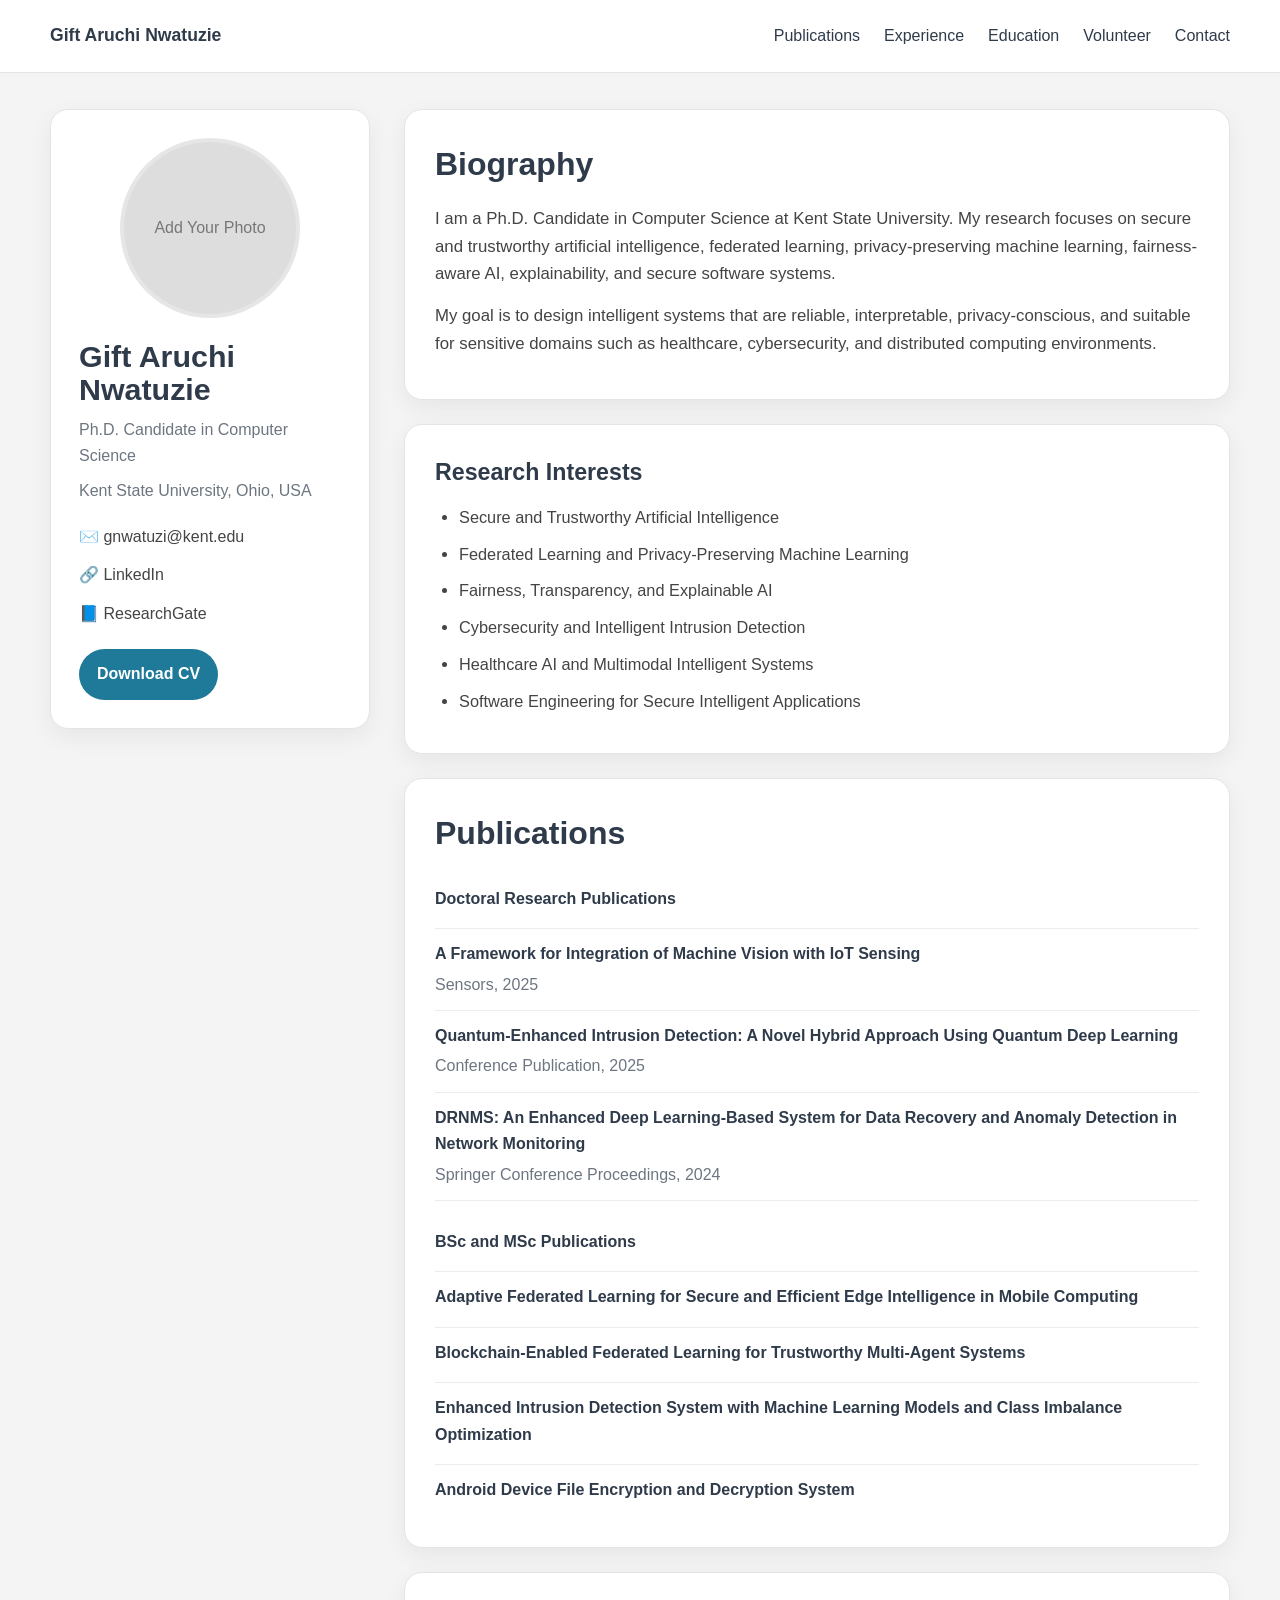
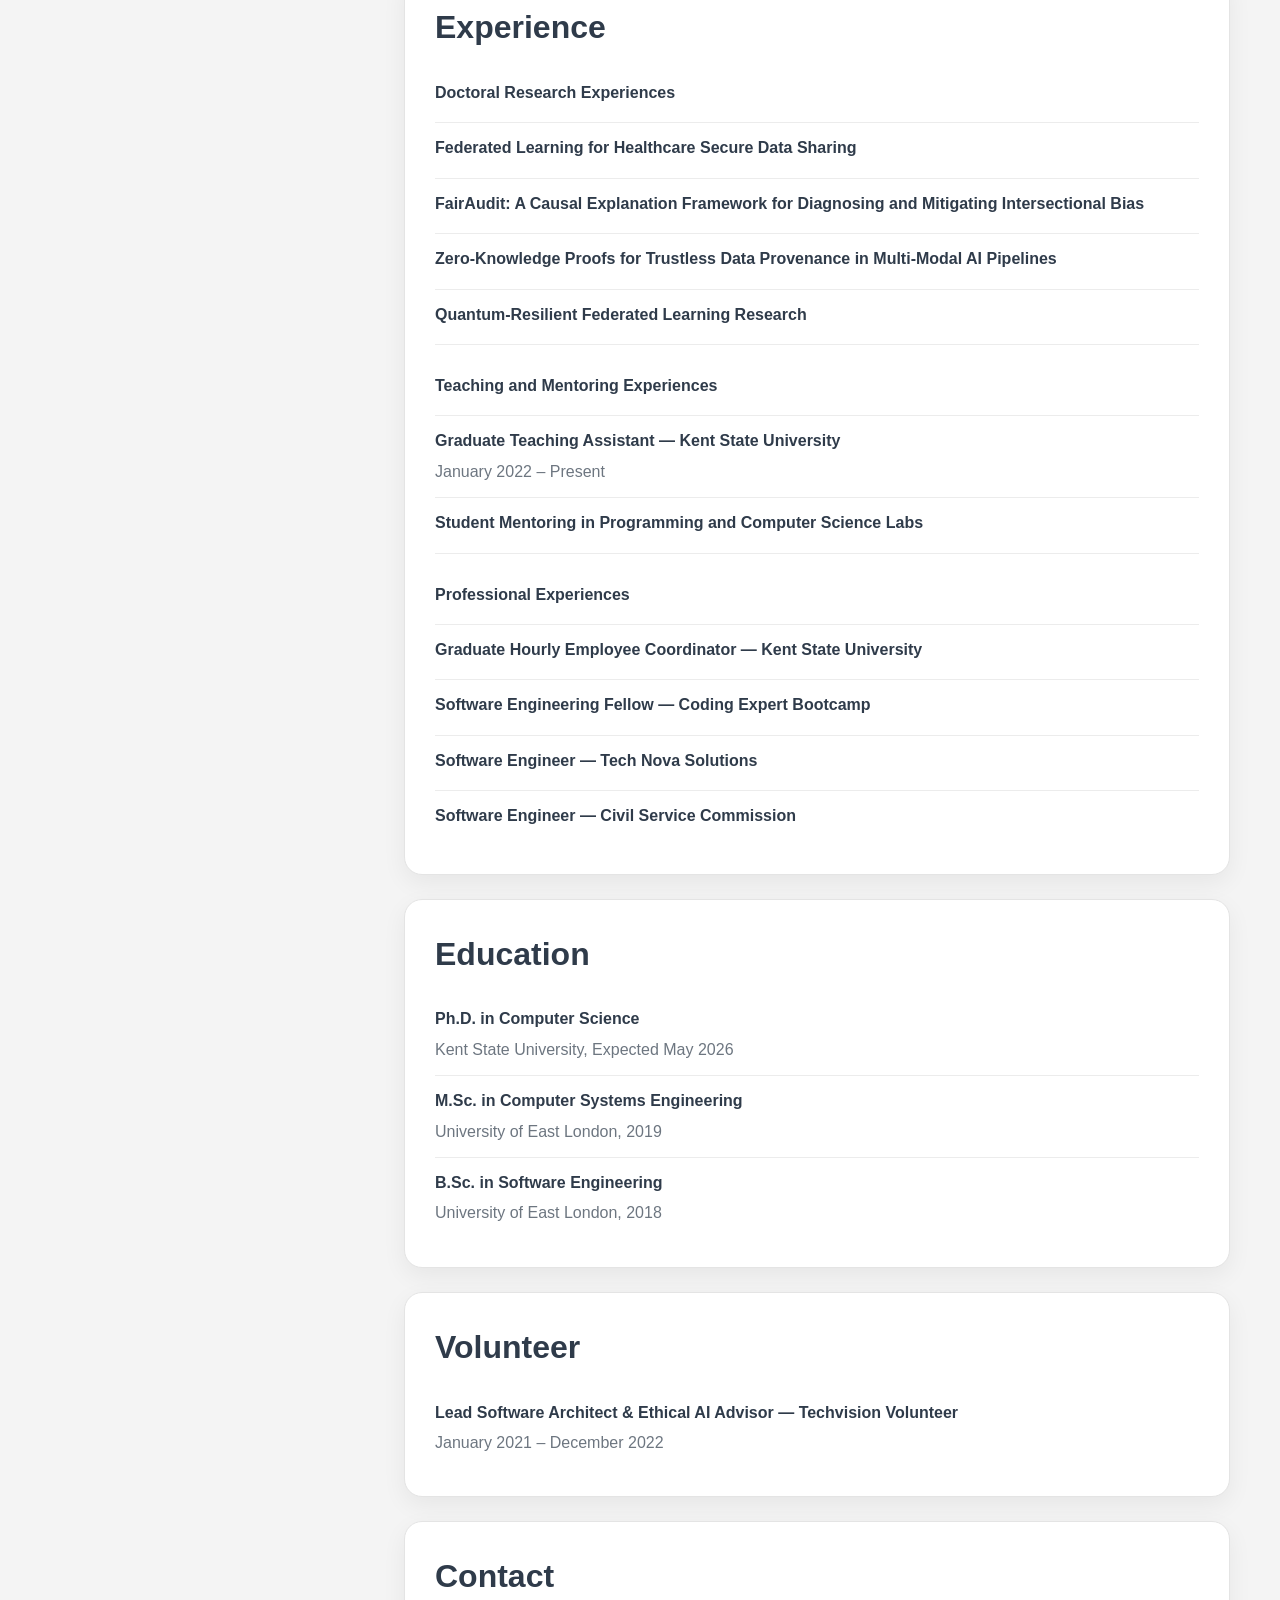
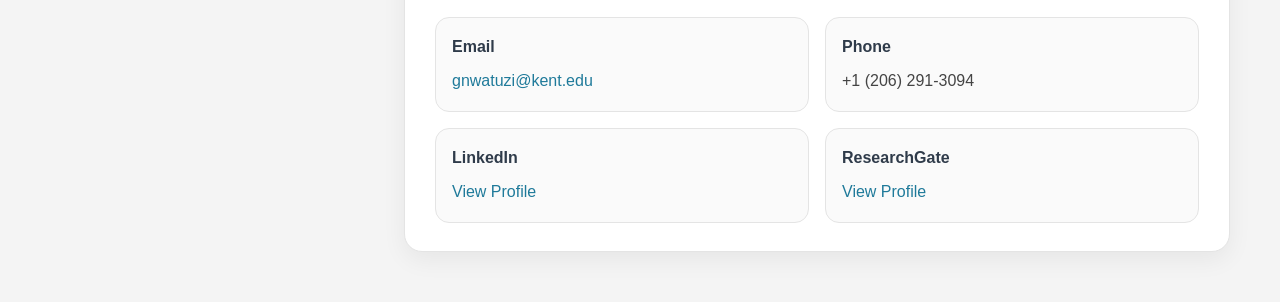
==== commit bcf7064e: "Fix HTML encoding issues in index.html" ====
--- a/index.html
+++ b/index.html
@@ -42,7 +42,6 @@
       margin:0 auto;
     }
 
-    /* top navigation */
     .topbar{
       background:#fff;
       border-bottom:1px solid var(--line);
@@ -69,22 +68,70 @@
 
     .nav{
       display:flex;
-      gap:28px;
+      gap:24px;
       flex-wrap:wrap;
-    }
-
-    .nav a{
+      align-items:center;
+    }
+
+    .nav a,
+    .dropbtn{
       color:var(--heading);
       font-weight:500;
       font-size:1rem;
-    }
-
-    .nav a:hover{
+      background:none;
+      border:none;
+      cursor:pointer;
+      font-family:inherit;
+      padding:0;
+    }
+
+    .nav a:hover,
+    .dropbtn:hover{
       color:var(--accent);
       text-decoration:none;
     }
 
-    /* page layout */
+    .dropdown{
+      position:relative;
+      display:inline-block;
+    }
+
+    .dropdown-content{
+      display:none;
+      position:absolute;
+      top:100%;
+      left:0;
+      min-width:280px;
+      background:#fff;
+      border:1px solid var(--line);
+      border-radius:12px;
+      box-shadow:var(--shadow);
+      overflow:hidden;
+      z-index:2000;
+    }
+
+    .dropdown-content a{
+      display:block;
+      padding:12px 16px;
+      color:var(--text);
+      font-size:.97rem;
+      border-bottom:1px solid #efefef;
+    }
+
+    .dropdown-content a:last-child{
+      border-bottom:none;
+    }
+
+    .dropdown-content a:hover{
+      background:#f8f8f8;
+      color:var(--accent);
+      text-decoration:none;
+    }
+
+    .dropdown:hover .dropdown-content{
+      display:block;
+    }
+
     .layout{
       display:grid;
       grid-template-columns:320px 1fr;
@@ -93,7 +140,6 @@
       align-items:start;
     }
 
-    /* sidebar */
     .profile-card{
       background:var(--card);
       border:1px solid var(--line);
@@ -174,7 +220,6 @@
       opacity:.92;
     }
 
-    /* content area */
     .content{
       display:grid;
       gap:24px;
@@ -216,49 +261,6 @@
       margin-bottom:12px;
     }
 
-    details{
-      border:1px solid var(--line);
-      border-radius:14px;
-      margin-bottom:14px;
-      overflow:hidden;
-      background:#fcfcfc;
-    }
-
-    summary{
-      cursor:pointer;
-      padding:16px 18px;
-      font-weight:700;
-      color:var(--heading);
-      font-size:1.05rem;
-      background:#fafafa;
-      list-style:none;
-      position:relative;
-    }
-
-    summary::-webkit-details-marker{
-      display:none;
-    }
-
-    summary::after{
-      content:"+";
-      position:absolute;
-      right:18px;
-      top:50%;
-      transform:translateY(-50%);
-      font-size:1.35rem;
-      color:var(--accent);
-      font-weight:700;
-    }
-
-    details[open] summary::after{
-      content:"−";
-    }
-
-    .details-body{
-      padding:8px 18px 18px;
-      border-top:1px solid var(--line);
-    }
-
     .entry{
       padding:12px 0;
       border-bottom:1px solid #ececec;
@@ -322,6 +324,10 @@
 
       .nav{
         gap:16px;
+      }
+
+      .dropdown-content{
+        min-width:220px;
       }
     }
   </style>
@@ -330,9 +336,25 @@
   <header class="topbar">
     <div class="container topbar-inner">
       <div class="site-name">Gift Aruchi Nwatuzie</div>
+
       <nav class="nav">
-        <a href="#publications">Publications</a>
-        <a href="#experience">Experience</a>
+        <div class="dropdown">
+          <button class="dropbtn">Publications</button>
+          <div class="dropdown-content">
+            <a href="#doctoral-publications">Doctoral Research Publications</a>
+            <a href="#bsc-msc-publications">BSc and MSc Publications</a>
+          </div>
+        </div>
+
+        <div class="dropdown">
+          <button class="dropbtn">Experience</button>
+          <div class="dropdown-content">
+            <a href="#doctoral-experiences">Doctoral Research Experiences</a>
+            <a href="#teaching-mentoring">Teaching and Mentoring Experiences</a>
+            <a href="#professional-experiences">Professional Experiences</a>
+          </div>
+        </div>
+
         <a href="#education">Education</a>
         <a href="#volunteer">Volunteer</a>
         <a href="#contact">Contact</a>
@@ -341,12 +363,11 @@
   </header>
 
   <main class="container layout">
-    <!-- LEFT SIDEBAR -->
     <aside>
       <div class="profile-card">
         <div class="profile-photo">
           <!-- Replace with your real image -->
-          <!-- <img src="gift-photo.jpg" alt="Gift Aruchi Nwatuzie" /> -->
+          <!-- <img src="IMG_3153.jpeg" alt="Gift Aruchi Nwatuzie" /> -->
           Add Your Photo
         </div>
 
@@ -355,19 +376,16 @@
         <div class="profile-school">Kent State University, Ohio, USA</div>
 
         <div class="sidebar-links">
-          <a class="sidebar-link" href="mailto:gnwatuzi@kent.edu">✉️ Email</a>
+          <a class="sidebar-link" href="mailto:gnwatuzi@kent.edu?subject=Message%20from%20your%20website">✉️ gnwatuzi@kent.edu</a>
           <a class="sidebar-link" href="https://linkedin.com/in/gift-nwatuzie-08696579" target="_blank">🔗 LinkedIn</a>
           <a class="sidebar-link" href="https://researchgate.net/profile/Gift-Nwatuzie" target="_blank">📘 ResearchGate</a>
-          <a class="sidebar-link" href="https://github.com/" target="_blank">💻 GitHub</a>
         </div>
 
         <a class="cv-button" href="Gift_Nwatuzie_CV.pdf" target="_blank">Download CV</a>
       </div>
     </aside>
 
-    <!-- RIGHT CONTENT -->
     <section class="content">
-      <!-- landing content, no Home/Bio menu item -->
       <div class="section">
         <h2>Biography</h2>
         <p>
@@ -393,94 +411,81 @@
         </ul>
       </div>
 
-      <!-- publications only -->
       <div class="section" id="publications">
         <h2>Publications</h2>
 
-        <details open>
-          <summary>Doctoral Research Publications</summary>
-          <div class="details-body">
-            <div class="entry">
-              <strong>A Framework for Integration of Machine Vision with IoT Sensing</strong>
-              <div class="muted">Sensors, 2025</div>
-            </div>
-            <div class="entry">
-              <strong>Quantum-Enhanced Intrusion Detection: A Novel Hybrid Approach Using Quantum Deep Learning</strong>
-              <div class="muted">Conference Publication, 2025</div>
-            </div>
-            <div class="entry">
-              <strong>DRNMS: An Enhanced Deep Learning-Based System for Data Recovery and Anomaly Detection in Network Monitoring</strong>
-              <div class="muted">Springer Conference Proceedings, 2024</div>
-            </div>
-          </div>
-        </details>
-
-        <details>
-          <summary>BSc and MSc Publications</summary>
-          <div class="details-body">
-            <div class="entry">
-              <strong>Adaptive Federated Learning for Secure and Efficient Edge Intelligence in Mobile Computing</strong>
-            </div>
-            <div class="entry">
-              <strong>Blockchain-Enabled Federated Learning for Trustworthy Multi-Agent Systems</strong>
-            </div>
-            <div class="entry">
-              <strong>Enhanced Intrusion Detection System with Machine Learning Models and Class Imbalance Optimization</strong>
-            </div>
-            <div class="entry">
-              <strong>Android Device File Encryption and Decryption System</strong>
-            </div>
-          </div>
-        </details>
-      </div>
-
-      <!-- experience only -->
+        <div id="doctoral-publications" class="entry">
+          <strong>Doctoral Research Publications</strong>
+        </div>
+        <div class="entry">
+          <strong>A Framework for Integration of Machine Vision with IoT Sensing</strong>
+          <div class="muted">Sensors, 2025</div>
+        </div>
+        <div class="entry">
+          <strong>Quantum-Enhanced Intrusion Detection: A Novel Hybrid Approach Using Quantum Deep Learning</strong>
+          <div class="muted">Conference Publication, 2025</div>
+        </div>
+        <div class="entry">
+          <strong>DRNMS: An Enhanced Deep Learning-Based System for Data Recovery and Anomaly Detection in Network Monitoring</strong>
+          <div class="muted">Springer Conference Proceedings, 2024</div>
+        </div>
+
+        <div id="bsc-msc-publications" class="entry" style="margin-top:16px;">
+          <strong>BSc and MSc Publications</strong>
+        </div>
+        <div class="entry">
+          <strong>Adaptive Federated Learning for Secure and Efficient Edge Intelligence in Mobile Computing</strong>
+        </div>
+        <div class="entry">
+          <strong>Blockchain-Enabled Federated Learning for Trustworthy Multi-Agent Systems</strong>
+        </div>
+        <div class="entry">
+          <strong>Enhanced Intrusion Detection System with Machine Learning Models and Class Imbalance Optimization</strong>
+        </div>
+        <div class="entry">
+          <strong>Android Device File Encryption and Decryption System</strong>
+        </div>
+      </div>
+
       <div class="section" id="experience">
         <h2>Experience</h2>
 
-        <details open>
-          <summary>Doctoral Research Experiences</summary>
-          <div class="details-body">
-            <div class="entry"><strong>Federated Learning for Healthcare Secure Data Sharing</strong></div>
-            <div class="entry"><strong>FairAudit: A Causal Explanation Framework for Diagnosing and Mitigating Intersectional Bias</strong></div>
-            <div class="entry"><strong>Zero-Knowledge Proofs for Trustless Data Provenance in Multi-Modal AI Pipelines</strong></div>
-            <div class="entry"><strong>Quantum-Resilient Federated Learning Research</strong></div>
-          </div>
-        </details>
-
-        <details>
-          <summary>Teaching and Mentoring Experiences</summary>
-          <div class="details-body">
-            <div class="entry">
-              <strong>Graduate Teaching Assistant — Kent State University</strong>
-              <div class="muted">January 2022 – Present</div>
-            </div>
-            <div class="entry">
-              <strong>Student Mentoring in Programming and Computer Science Labs</strong>
-            </div>
-          </div>
-        </details>
-
-        <details>
-          <summary>Professional Experiences</summary>
-          <div class="details-body">
-            <div class="entry">
-              <strong>Graduate Hourly Employee Coordinator — Kent State University</strong>
-            </div>
-            <div class="entry">
-              <strong>Software Engineering Fellow — Coding Expert Bootcamp</strong>
-            </div>
-            <div class="entry">
-              <strong>Software Engineer — Tech Nova Solutions</strong>
-            </div>
-            <div class="entry">
-              <strong>Software Engineer — Civil Service Commission</strong>
-            </div>
-          </div>
-        </details>
-      </div>
-
-      <!-- education only -->
+        <div id="doctoral-experiences" class="entry">
+          <strong>Doctoral Research Experiences</strong>
+        </div>
+        <div class="entry"><strong>Federated Learning for Healthcare Secure Data Sharing</strong></div>
+        <div class="entry"><strong>FairAudit: A Causal Explanation Framework for Diagnosing and Mitigating Intersectional Bias</strong></div>
+        <div class="entry"><strong>Zero-Knowledge Proofs for Trustless Data Provenance in Multi-Modal AI Pipelines</strong></div>
+        <div class="entry"><strong>Quantum-Resilient Federated Learning Research</strong></div>
+
+        <div id="teaching-mentoring" class="entry" style="margin-top:16px;">
+          <strong>Teaching and Mentoring Experiences</strong>
+        </div>
+        <div class="entry">
+          <strong>Graduate Teaching Assistant — Kent State University</strong>
+          <div class="muted">January 2022 – Present</div>
+        </div>
+        <div class="entry">
+          <strong>Student Mentoring in Programming and Computer Science Labs</strong>
+        </div>
+
+        <div id="professional-experiences" class="entry" style="margin-top:16px;">
+          <strong>Professional Experiences</strong>
+        </div>
+        <div class="entry">
+          <strong>Graduate Hourly Employee Coordinator — Kent State University</strong>
+        </div>
+        <div class="entry">
+          <strong>Software Engineering Fellow — Coding Expert Bootcamp</strong>
+        </div>
+        <div class="entry">
+          <strong>Software Engineer — Tech Nova Solutions</strong>
+        </div>
+        <div class="entry">
+          <strong>Software Engineer — Civil Service Commission</strong>
+        </div>
+      </div>
+
       <div class="section" id="education">
         <h2>Education</h2>
         <div class="entry">
@@ -497,7 +502,6 @@
         </div>
       </div>
 
-      <!-- volunteer only -->
       <div class="section" id="volunteer">
         <h2>Volunteer</h2>
         <div class="entry">
@@ -506,13 +510,12 @@
         </div>
       </div>
 
-      <!-- contact only -->
       <div class="section" id="contact">
         <h2>Contact</h2>
         <div class="contact-grid">
           <div class="mini-box">
             <strong>Email</strong>
-            <a href="mailto:gnwatuzi@kent.edu">gnwatuzi@kent.edu</a>
+            <a href="mailto:gnwatuzi@kent.edu?subject=Message%20from%20your%20website">gnwatuzi@kent.edu</a>
           </div>
           <div class="mini-box">
             <strong>Phone</strong>
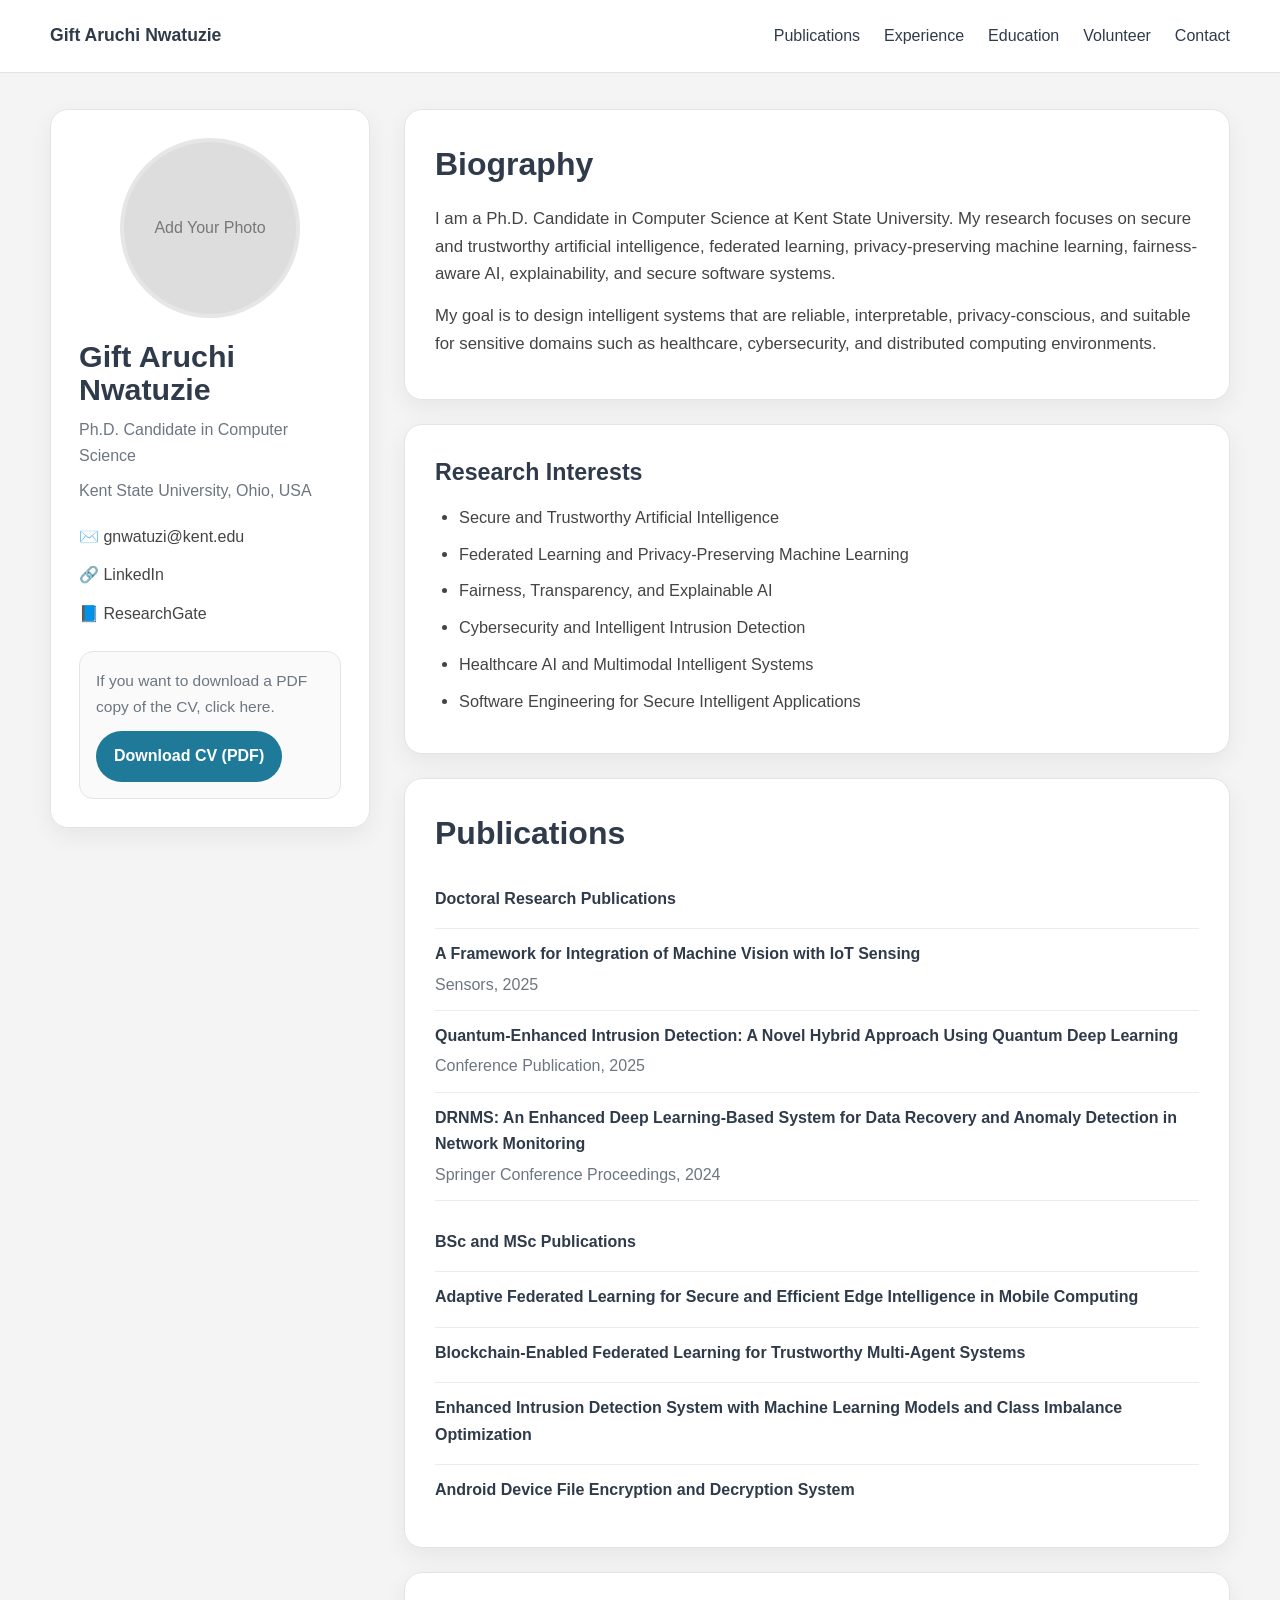
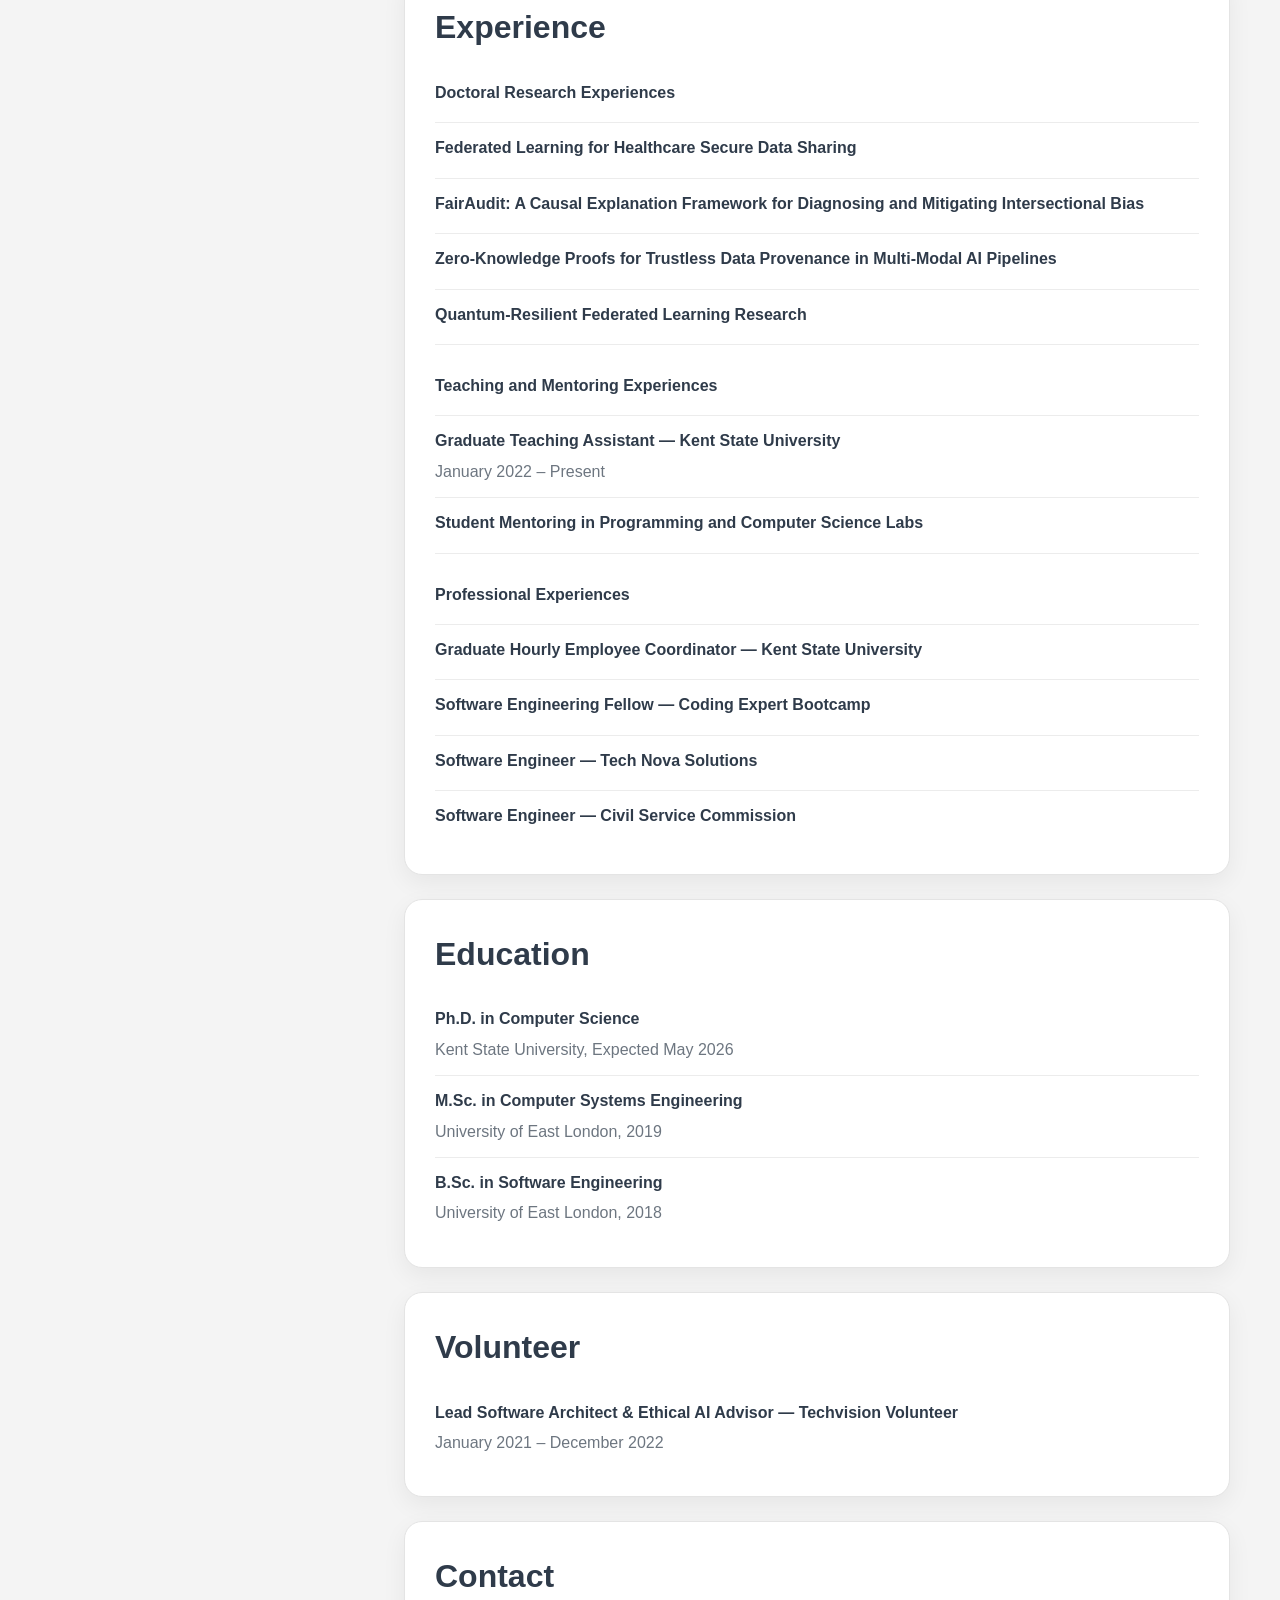
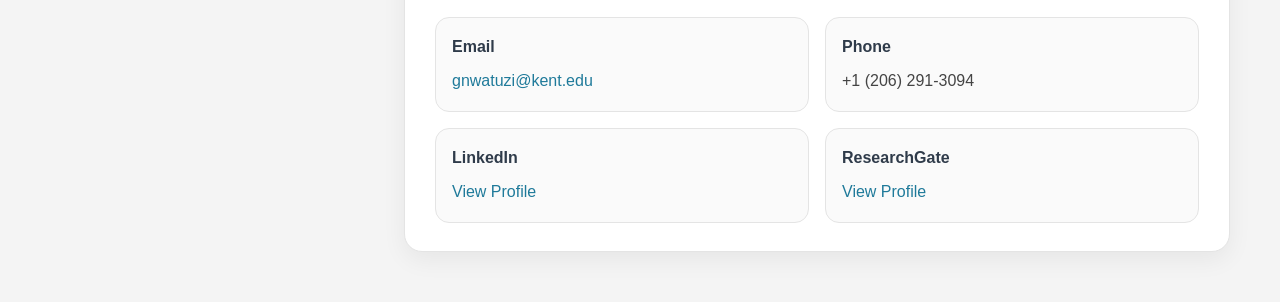
==== commit 526e4dec: "Refactor index.html for improved layout and styles Updated the HTML structure and styles for the aca" ====
--- a/index.html
+++ b/index.html
@@ -150,10 +150,22 @@
       top:94px;
     }
 
+    .photo-link{
+      display:block;
+      width:180px;
+      margin:0 auto 22px;
+      border-radius:50%;
+      text-decoration:none;
+    }
+
+    .photo-link:hover{
+      text-decoration:none;
+      opacity:.95;
+    }
+
     .profile-photo{
       width:180px;
       height:180px;
-      margin:0 auto 22px;
       border-radius:50%;
       overflow:hidden;
       border:4px solid #e6e6e6;
@@ -164,6 +176,12 @@
       color:#777;
       text-align:center;
       padding:12px;
+      transition:transform .2s ease, box-shadow .2s ease;
+    }
+
+    .photo-link:hover .profile-photo{
+      transform:scale(1.02);
+      box-shadow:0 8px 20px rgba(0,0,0,.10);
     }
 
     .profile-photo img{
@@ -205,9 +223,22 @@
       font-size:1rem;
     }
 
+    .cv-box{
+      margin-top:24px;
+      padding:16px;
+      border:1px solid var(--line);
+      border-radius:14px;
+      background:#fafafa;
+    }
+
+    .cv-box p{
+      margin:0 0 12px;
+      color:var(--muted);
+      font-size:.97rem;
+    }
+
     .cv-button{
       display:inline-block;
-      margin-top:22px;
       padding:12px 18px;
       border-radius:999px;
       background:var(--accent);
@@ -231,6 +262,7 @@
       border-radius:var(--radius);
       box-shadow:var(--shadow);
       padding:28px 30px;
+      scroll-margin-top:95px;
     }
 
     .section h2{
@@ -365,11 +397,13 @@
   <main class="container layout">
     <aside>
       <div class="profile-card">
-        <div class="profile-photo">
-          <!-- Replace with your real image -->
-          <!-- <img src="IMG_3153.jpeg" alt="Gift Aruchi Nwatuzie" /> -->
-          Add Your Photo
-        </div>
+        <a href="#top-landing" class="photo-link" aria-label="Go to top of page">
+          <div class="profile-photo">
+            <!-- Replace with your real image -->
+            <!-- <img src="gift-photo.jpg" alt="Gift Aruchi Nwatuzie" /> -->
+            Add Your Photo
+          </div>
+        </a>
 
         <h1 class="profile-name">Gift Aruchi Nwatuzie</h1>
         <div class="profile-role">Ph.D. Candidate in Computer Science</div>
@@ -381,12 +415,16 @@
           <a class="sidebar-link" href="https://researchgate.net/profile/Gift-Nwatuzie" target="_blank">📘 ResearchGate</a>
         </div>
 
-        <a class="cv-button" href="Gift_Nwatuzie_CV.pdf" target="_blank">Download CV</a>
+        <div class="cv-box">
+          <p>If you want to download a PDF copy of the CV, click here.</p>
+          <a class="cv-button" href="Gift_Nwatuzie_CV.pdf" download>Download CV (PDF)</a>
+        </div>
       </div>
     </aside>
 
     <section class="content">
-      <div class="section">
+      <!-- FIRST PAGE / LANDING CONTENT -->
+      <div class="section" id="top-landing">
         <h2>Biography</h2>
         <p>
           I am a Ph.D. Candidate in Computer Science at Kent State University. My research focuses on
@@ -411,6 +449,7 @@
         </ul>
       </div>
 
+      <!-- PUBLICATIONS -->
       <div class="section" id="publications">
         <h2>Publications</h2>
 
@@ -447,6 +486,7 @@
         </div>
       </div>
 
+      <!-- EXPERIENCE -->
       <div class="section" id="experience">
         <h2>Experience</h2>
 
@@ -486,6 +526,7 @@
         </div>
       </div>
 
+      <!-- EDUCATION -->
       <div class="section" id="education">
         <h2>Education</h2>
         <div class="entry">
@@ -502,6 +543,7 @@
         </div>
       </div>
 
+      <!-- VOLUNTEER -->
       <div class="section" id="volunteer">
         <h2>Volunteer</h2>
         <div class="entry">
@@ -510,6 +552,7 @@
         </div>
       </div>
 
+      <!-- CONTACT -->
       <div class="section" id="contact">
         <h2>Contact</h2>
         <div class="contact-grid">
@@ -535,4 +578,3 @@
   </main>
 </body>
 </html>
-
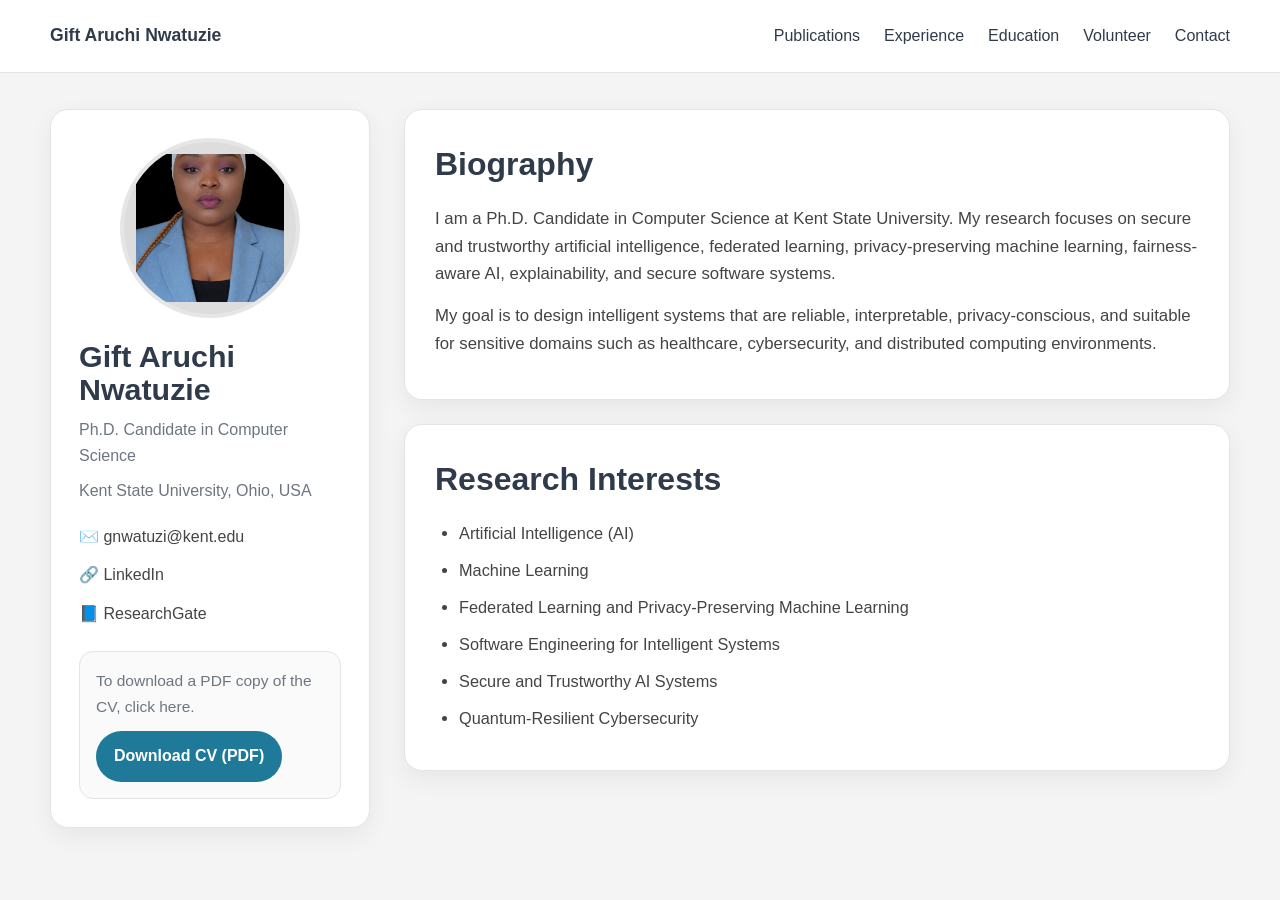
==== commit b90fb5a1: "Refactor index.html to use external CSS and update links" ====
--- a/index.html
+++ b/index.html
@@ -4,392 +4,34 @@
   <meta charset="UTF-8" />
   <meta name="viewport" content="width=device-width, initial-scale=1.0" />
   <title>Gift Aruchi Nwatuzie | Academic Profile</title>
-  <style>
-    :root{
-      --bg:#f4f4f4;
-      --card:#ffffff;
-      --text:#444;
-      --heading:#2f3b4a;
-      --muted:#6d7680;
-      --accent:#1f7a9a;
-      --line:#e4e4e4;
-      --shadow:0 8px 24px rgba(0,0,0,.06);
-      --radius:18px;
-      --max-width:1180px;
-    }
-
-    *{box-sizing:border-box}
-    html{scroll-behavior:smooth}
-    body{
-      margin:0;
-      font-family:Arial, Helvetica, sans-serif;
-      background:var(--bg);
-      color:var(--text);
-      line-height:1.65;
-    }
-
-    a{
-      color:var(--accent);
-      text-decoration:none;
-    }
-
-    a:hover{
-      text-decoration:underline;
-    }
-
-    .container{
-      width:min(var(--max-width), calc(100% - 32px));
-      margin:0 auto;
-    }
-
-    .topbar{
-      background:#fff;
-      border-bottom:1px solid var(--line);
-      position:sticky;
-      top:0;
-      z-index:1000;
-    }
-
-    .topbar-inner{
-      min-height:72px;
-      display:flex;
-      align-items:center;
-      justify-content:space-between;
-      gap:20px;
-      flex-wrap:wrap;
-    }
-
-    .site-name{
-      font-size:1.1rem;
-      font-weight:700;
-      color:var(--heading);
-      padding:18px 0;
-    }
-
-    .nav{
-      display:flex;
-      gap:24px;
-      flex-wrap:wrap;
-      align-items:center;
-    }
-
-    .nav a,
-    .dropbtn{
-      color:var(--heading);
-      font-weight:500;
-      font-size:1rem;
-      background:none;
-      border:none;
-      cursor:pointer;
-      font-family:inherit;
-      padding:0;
-    }
-
-    .nav a:hover,
-    .dropbtn:hover{
-      color:var(--accent);
-      text-decoration:none;
-    }
-
-    .dropdown{
-      position:relative;
-      display:inline-block;
-    }
-
-    .dropdown-content{
-      display:none;
-      position:absolute;
-      top:100%;
-      left:0;
-      min-width:280px;
-      background:#fff;
-      border:1px solid var(--line);
-      border-radius:12px;
-      box-shadow:var(--shadow);
-      overflow:hidden;
-      z-index:2000;
-    }
-
-    .dropdown-content a{
-      display:block;
-      padding:12px 16px;
-      color:var(--text);
-      font-size:.97rem;
-      border-bottom:1px solid #efefef;
-    }
-
-    .dropdown-content a:last-child{
-      border-bottom:none;
-    }
-
-    .dropdown-content a:hover{
-      background:#f8f8f8;
-      color:var(--accent);
-      text-decoration:none;
-    }
-
-    .dropdown:hover .dropdown-content{
-      display:block;
-    }
-
-    .layout{
-      display:grid;
-      grid-template-columns:320px 1fr;
-      gap:34px;
-      padding:36px 0 50px;
-      align-items:start;
-    }
-
-    .profile-card{
-      background:var(--card);
-      border:1px solid var(--line);
-      border-radius:var(--radius);
-      box-shadow:var(--shadow);
-      padding:28px;
-      position:sticky;
-      top:94px;
-    }
-
-    .photo-link{
-      display:block;
-      width:180px;
-      margin:0 auto 22px;
-      border-radius:50%;
-      text-decoration:none;
-    }
-
-    .photo-link:hover{
-      text-decoration:none;
-      opacity:.95;
-    }
-
-    .profile-photo{
-      width:180px;
-      height:180px;
-      border-radius:50%;
-      overflow:hidden;
-      border:4px solid #e6e6e6;
-      background:#ddd;
-      display:flex;
-      align-items:center;
-      justify-content:center;
-      color:#777;
-      text-align:center;
-      padding:12px;
-      transition:transform .2s ease, box-shadow .2s ease;
-    }
-
-    .photo-link:hover .profile-photo{
-      transform:scale(1.02);
-      box-shadow:0 8px 20px rgba(0,0,0,.10);
-    }
-
-    .profile-photo img{
-      width:100%;
-      height:100%;
-      object-fit:cover;
-    }
-
-    .profile-name{
-      margin:0 0 10px;
-      font-size:1.9rem;
-      line-height:1.1;
-      color:var(--heading);
-    }
-
-    .profile-role{
-      color:var(--muted);
-      margin-bottom:8px;
-      font-size:1rem;
-    }
-
-    .profile-school{
-      color:var(--muted);
-      margin-bottom:20px;
-      font-size:1rem;
-    }
-
-    .sidebar-links{
-      display:grid;
-      gap:12px;
-      margin-top:18px;
-    }
-
-    .sidebar-link{
-      display:flex;
-      align-items:center;
-      gap:10px;
-      color:var(--text);
-      font-size:1rem;
-    }
-
-    .cv-box{
-      margin-top:24px;
-      padding:16px;
-      border:1px solid var(--line);
-      border-radius:14px;
-      background:#fafafa;
-    }
-
-    .cv-box p{
-      margin:0 0 12px;
-      color:var(--muted);
-      font-size:.97rem;
-    }
-
-    .cv-button{
-      display:inline-block;
-      padding:12px 18px;
-      border-radius:999px;
-      background:var(--accent);
-      color:#fff;
-      font-weight:700;
-    }
-
-    .cv-button:hover{
-      text-decoration:none;
-      opacity:.92;
-    }
-
-    .content{
-      display:grid;
-      gap:24px;
-    }
-
-    .section{
-      background:var(--card);
-      border:1px solid var(--line);
-      border-radius:var(--radius);
-      box-shadow:var(--shadow);
-      padding:28px 30px;
-      scroll-margin-top:95px;
-    }
-
-    .section h2{
-      margin:0 0 14px;
-      font-size:2rem;
-      color:var(--heading);
-    }
-
-    .section p{
-      margin:0 0 14px;
-      font-size:1.05rem;
-    }
-
-    .section ul{
-      margin:0;
-      padding-left:24px;
-    }
-
-    .section li{
-      margin:10px 0;
-      font-size:1.02rem;
-    }
-
-    .highlight-title{
-      font-size:1.45rem;
-      font-weight:700;
-      color:var(--heading);
-      margin-bottom:12px;
-    }
-
-    .entry{
-      padding:12px 0;
-      border-bottom:1px solid #ececec;
-    }
-
-    .entry:last-child{
-      border-bottom:none;
-    }
-
-    .entry strong{
-      display:block;
-      margin-bottom:4px;
-      color:var(--heading);
-    }
-
-    .muted{
-      color:var(--muted);
-    }
-
-    .contact-grid{
-      display:grid;
-      grid-template-columns:1fr 1fr;
-      gap:16px;
-    }
-
-    .mini-box{
-      border:1px solid var(--line);
-      border-radius:14px;
-      padding:16px;
-      background:#fafafa;
-    }
-
-    .mini-box strong{
-      display:block;
-      margin-bottom:8px;
-      color:var(--heading);
-    }
-
-    @media (max-width:980px){
-      .layout{
-        grid-template-columns:1fr;
-      }
-
-      .profile-card{
-        position:static;
-      }
-    }
-
-    @media (max-width:700px){
-      .section{
-        padding:22px;
-      }
-
-      .profile-name{
-        font-size:1.6rem;
-      }
-
-      .contact-grid{
-        grid-template-columns:1fr;
-      }
-
-      .nav{
-        gap:16px;
-      }
-
-      .dropdown-content{
-        min-width:220px;
-      }
-    }
-  </style>
+  <link rel="stylesheet" href="styles.css" />
 </head>
 <body>
   <header class="topbar">
     <div class="container topbar-inner">
-      <div class="site-name">Gift Aruchi Nwatuzie</div>
+      <div class="site-name"><a href="index.html">Gift Aruchi Nwatuzie</a></div>
 
       <nav class="nav">
         <div class="dropdown">
           <button class="dropbtn">Publications</button>
           <div class="dropdown-content">
-            <a href="#doctoral-publications">Doctoral Research Publications</a>
-            <a href="#bsc-msc-publications">BSc and MSc Publications</a>
+            <a href="doctoral-publications.html">Doctoral Research Publications</a>
+            <a href="bsc-msc-publications.html">BSc and MSc Publications</a>
           </div>
         </div>
 
         <div class="dropdown">
           <button class="dropbtn">Experience</button>
           <div class="dropdown-content">
-            <a href="#doctoral-experiences">Doctoral Research Experiences</a>
-            <a href="#teaching-mentoring">Teaching and Mentoring Experiences</a>
-            <a href="#professional-experiences">Professional Experiences</a>
+            <a href="doctoral-experience.html">Doctoral Research Experiences</a>
+            <a href="teaching-mentoring.html">Teaching and Mentoring Experiences</a>
+            <a href="professional-experience.html">Professional Experiences</a>
           </div>
         </div>
 
-        <a href="#education">Education</a>
-        <a href="#volunteer">Volunteer</a>
-        <a href="#contact">Contact</a>
+        <a href="education.html">Education</a>
+        <a href="volunteer.html">Volunteer</a>
+        <a href="contact.html">Contact</a>
       </nav>
     </div>
   </header>
@@ -397,11 +39,9 @@
   <main class="container layout">
     <aside>
       <div class="profile-card">
-        <a href="#top-landing" class="photo-link" aria-label="Go to top of page">
+        <a href="index.html" class="photo-link" aria-label="Go to homepage">
           <div class="profile-photo">
-            <!-- Replace with your real image -->
-            <!-- <img src="gift-photo.jpg" alt="Gift Aruchi Nwatuzie" /> -->
-            Add Your Photo
+            <img src="gift-photo.png" alt="Gift Aruchi Nwatuzie" />
           </div>
         </a>
 
@@ -416,15 +56,14 @@
         </div>
 
         <div class="cv-box">
-          <p>If you want to download a PDF copy of the CV, click here.</p>
+          <p>To download a PDF copy of the CV, click here.</p>
           <a class="cv-button" href="Gift_Nwatuzie_CV.pdf" download>Download CV (PDF)</a>
         </div>
       </div>
     </aside>
 
     <section class="content">
-      <!-- FIRST PAGE / LANDING CONTENT -->
-      <div class="section" id="top-landing">
+      <div class="section">
         <h2>Biography</h2>
         <p>
           I am a Ph.D. Candidate in Computer Science at Kent State University. My research focuses on
@@ -438,141 +77,15 @@
       </div>
 
       <div class="section">
-        <div class="highlight-title">Research Interests</div>
+        <h2>Research Interests</h2>
         <ul>
-          <li>Secure and Trustworthy Artificial Intelligence</li>
+          <li>Artificial Intelligence (AI)</li>
+          <li>Machine Learning</li>
           <li>Federated Learning and Privacy-Preserving Machine Learning</li>
-          <li>Fairness, Transparency, and Explainable AI</li>
-          <li>Cybersecurity and Intelligent Intrusion Detection</li>
-          <li>Healthcare AI and Multimodal Intelligent Systems</li>
-          <li>Software Engineering for Secure Intelligent Applications</li>
+          <li>Software Engineering for Intelligent Systems</li>
+          <li>Secure and Trustworthy AI Systems</li>
+          <li>Quantum-Resilient Cybersecurity</li>
         </ul>
-      </div>
-
-      <!-- PUBLICATIONS -->
-      <div class="section" id="publications">
-        <h2>Publications</h2>
-
-        <div id="doctoral-publications" class="entry">
-          <strong>Doctoral Research Publications</strong>
-        </div>
-        <div class="entry">
-          <strong>A Framework for Integration of Machine Vision with IoT Sensing</strong>
-          <div class="muted">Sensors, 2025</div>
-        </div>
-        <div class="entry">
-          <strong>Quantum-Enhanced Intrusion Detection: A Novel Hybrid Approach Using Quantum Deep Learning</strong>
-          <div class="muted">Conference Publication, 2025</div>
-        </div>
-        <div class="entry">
-          <strong>DRNMS: An Enhanced Deep Learning-Based System for Data Recovery and Anomaly Detection in Network Monitoring</strong>
-          <div class="muted">Springer Conference Proceedings, 2024</div>
-        </div>
-
-        <div id="bsc-msc-publications" class="entry" style="margin-top:16px;">
-          <strong>BSc and MSc Publications</strong>
-        </div>
-        <div class="entry">
-          <strong>Adaptive Federated Learning for Secure and Efficient Edge Intelligence in Mobile Computing</strong>
-        </div>
-        <div class="entry">
-          <strong>Blockchain-Enabled Federated Learning for Trustworthy Multi-Agent Systems</strong>
-        </div>
-        <div class="entry">
-          <strong>Enhanced Intrusion Detection System with Machine Learning Models and Class Imbalance Optimization</strong>
-        </div>
-        <div class="entry">
-          <strong>Android Device File Encryption and Decryption System</strong>
-        </div>
-      </div>
-
-      <!-- EXPERIENCE -->
-      <div class="section" id="experience">
-        <h2>Experience</h2>
-
-        <div id="doctoral-experiences" class="entry">
-          <strong>Doctoral Research Experiences</strong>
-        </div>
-        <div class="entry"><strong>Federated Learning for Healthcare Secure Data Sharing</strong></div>
-        <div class="entry"><strong>FairAudit: A Causal Explanation Framework for Diagnosing and Mitigating Intersectional Bias</strong></div>
-        <div class="entry"><strong>Zero-Knowledge Proofs for Trustless Data Provenance in Multi-Modal AI Pipelines</strong></div>
-        <div class="entry"><strong>Quantum-Resilient Federated Learning Research</strong></div>
-
-        <div id="teaching-mentoring" class="entry" style="margin-top:16px;">
-          <strong>Teaching and Mentoring Experiences</strong>
-        </div>
-        <div class="entry">
-          <strong>Graduate Teaching Assistant — Kent State University</strong>
-          <div class="muted">January 2022 – Present</div>
-        </div>
-        <div class="entry">
-          <strong>Student Mentoring in Programming and Computer Science Labs</strong>
-        </div>
-
-        <div id="professional-experiences" class="entry" style="margin-top:16px;">
-          <strong>Professional Experiences</strong>
-        </div>
-        <div class="entry">
-          <strong>Graduate Hourly Employee Coordinator — Kent State University</strong>
-        </div>
-        <div class="entry">
-          <strong>Software Engineering Fellow — Coding Expert Bootcamp</strong>
-        </div>
-        <div class="entry">
-          <strong>Software Engineer — Tech Nova Solutions</strong>
-        </div>
-        <div class="entry">
-          <strong>Software Engineer — Civil Service Commission</strong>
-        </div>
-      </div>
-
-      <!-- EDUCATION -->
-      <div class="section" id="education">
-        <h2>Education</h2>
-        <div class="entry">
-          <strong>Ph.D. in Computer Science</strong>
-          <div class="muted">Kent State University, Expected May 2026</div>
-        </div>
-        <div class="entry">
-          <strong>M.Sc. in Computer Systems Engineering</strong>
-          <div class="muted">University of East London, 2019</div>
-        </div>
-        <div class="entry">
-          <strong>B.Sc. in Software Engineering</strong>
-          <div class="muted">University of East London, 2018</div>
-        </div>
-      </div>
-
-      <!-- VOLUNTEER -->
-      <div class="section" id="volunteer">
-        <h2>Volunteer</h2>
-        <div class="entry">
-          <strong>Lead Software Architect & Ethical AI Advisor — Techvision Volunteer</strong>
-          <div class="muted">January 2021 – December 2022</div>
-        </div>
-      </div>
-
-      <!-- CONTACT -->
-      <div class="section" id="contact">
-        <h2>Contact</h2>
-        <div class="contact-grid">
-          <div class="mini-box">
-            <strong>Email</strong>
-            <a href="mailto:gnwatuzi@kent.edu?subject=Message%20from%20your%20website">gnwatuzi@kent.edu</a>
-          </div>
-          <div class="mini-box">
-            <strong>Phone</strong>
-            <div>+1 (206) 291-3094</div>
-          </div>
-          <div class="mini-box">
-            <strong>LinkedIn</strong>
-            <a href="https://linkedin.com/in/gift-nwatuzie-08696579" target="_blank">View Profile</a>
-          </div>
-          <div class="mini-box">
-            <strong>ResearchGate</strong>
-            <a href="https://researchgate.net/profile/Gift-Nwatuzie" target="_blank">View Profile</a>
-          </div>
-        </div>
       </div>
     </section>
   </main>
--- a/styles.css
+++ b/styles.css
@@ -0,0 +1,359 @@
+:root{
+  --bg:#f4f4f4;
+  --card:#ffffff;
+  --text:#444;
+  --heading:#2f3b4a;
+  --muted:#6d7680;
+  --accent:#1f7a9a;
+  --line:#e4e4e4;
+  --shadow:0 8px 24px rgba(0,0,0,.06);
+  --radius:18px;
+  --max-width:1180px;
+}
+
+*{box-sizing:border-box}
+html{scroll-behavior:smooth}
+body{
+  margin:0;
+  font-family:Arial, Helvetica, sans-serif;
+  background:var(--bg);
+  color:var(--text);
+  line-height:1.65;
+}
+
+a{
+  color:var(--accent);
+  text-decoration:none;
+}
+
+a:hover{
+  text-decoration:underline;
+}
+
+.container{
+  width:min(var(--max-width), calc(100% - 32px));
+  margin:0 auto;
+}
+
+.topbar{
+  background:#fff;
+  border-bottom:1px solid var(--line);
+  position:sticky;
+  top:0;
+  z-index:1000;
+}
+
+.topbar-inner{
+  min-height:72px;
+  display:flex;
+  align-items:center;
+  justify-content:space-between;
+  gap:20px;
+  flex-wrap:wrap;
+}
+
+.site-name{
+  font-size:1.1rem;
+  font-weight:700;
+  color:var(--heading);
+  padding:18px 0;
+}
+
+.site-name a{
+  color:var(--heading);
+  text-decoration:none;
+}
+
+.site-name a:hover{
+  color:var(--accent);
+}
+
+.nav{
+  display:flex;
+  gap:24px;
+  flex-wrap:wrap;
+  align-items:center;
+}
+
+.nav a,
+.dropbtn{
+  color:var(--heading);
+  font-weight:500;
+  font-size:1rem;
+  background:none;
+  border:none;
+  cursor:pointer;
+  font-family:inherit;
+  padding:0;
+}
+
+.nav a:hover,
+.dropbtn:hover{
+  color:var(--accent);
+  text-decoration:none;
+}
+
+.dropdown{
+  position:relative;
+  display:inline-block;
+}
+
+.dropdown-content{
+  display:none;
+  position:absolute;
+  top:100%;
+  left:0;
+  min-width:280px;
+  background:#fff;
+  border:1px solid var(--line);
+  border-radius:12px;
+  box-shadow:var(--shadow);
+  overflow:hidden;
+  z-index:2000;
+}
+
+.dropdown-content a{
+  display:block;
+  padding:12px 16px;
+  color:var(--text);
+  font-size:.97rem;
+  border-bottom:1px solid #efefef;
+}
+
+.dropdown-content a:last-child{
+  border-bottom:none;
+}
+
+.dropdown-content a:hover{
+  background:#f8f8f8;
+  color:var(--accent);
+  text-decoration:none;
+}
+
+.dropdown:hover .dropdown-content{
+  display:block;
+}
+
+.layout{
+  display:grid;
+  grid-template-columns:320px 1fr;
+  gap:34px;
+  padding:36px 0 50px;
+  align-items:start;
+}
+
+.profile-card{
+  background:var(--card);
+  border:1px solid var(--line);
+  border-radius:var(--radius);
+  box-shadow:var(--shadow);
+  padding:28px;
+  position:sticky;
+  top:94px;
+}
+
+.photo-link{
+  display:block;
+  width:180px;
+  margin:0 auto 22px;
+  border-radius:50%;
+  text-decoration:none;
+}
+
+.photo-link:hover{
+  text-decoration:none;
+  opacity:.95;
+}
+
+.profile-photo{
+  width:180px;
+  height:180px;
+  border-radius:50%;
+  overflow:hidden;
+  border:4px solid #e6e6e6;
+  background:#ddd;
+  display:flex;
+  align-items:center;
+  justify-content:center;
+  color:#777;
+  text-align:center;
+  padding:12px;
+  transition:transform .2s ease, box-shadow .2s ease;
+}
+
+.photo-link:hover .profile-photo{
+  transform:scale(1.02);
+  box-shadow:0 8px 20px rgba(0,0,0,.10);
+}
+
+.profile-photo img{
+  width:100%;
+  height:100%;
+  object-fit:cover;
+}
+
+.profile-name{
+  margin:0 0 10px;
+  font-size:1.9rem;
+  line-height:1.1;
+  color:var(--heading);
+}
+
+.profile-role{
+  color:var(--muted);
+  margin-bottom:8px;
+  font-size:1rem;
+}
+
+.profile-school{
+  color:var(--muted);
+  margin-bottom:20px;
+  font-size:1rem;
+}
+
+.sidebar-links{
+  display:grid;
+  gap:12px;
+  margin-top:18px;
+}
+
+.sidebar-link{
+  display:flex;
+  align-items:center;
+  gap:10px;
+  color:var(--text);
+  font-size:1rem;
+}
+
+.cv-box{
+  margin-top:24px;
+  padding:16px;
+  border:1px solid var(--line);
+  border-radius:14px;
+  background:#fafafa;
+}
+
+.cv-box p{
+  margin:0 0 12px;
+  color:var(--muted);
+  font-size:.97rem;
+}
+
+.cv-button{
+  display:inline-block;
+  padding:12px 18px;
+  border-radius:999px;
+  background:var(--accent);
+  color:#fff;
+  font-weight:700;
+}
+
+.cv-button:hover{
+  text-decoration:none;
+  opacity:.92;
+}
+
+.content{
+  display:grid;
+  gap:24px;
+}
+
+.section{
+  background:var(--card);
+  border:1px solid var(--line);
+  border-radius:var(--radius);
+  box-shadow:var(--shadow);
+  padding:28px 30px;
+}
+
+.section h1,
+.section h2{
+  margin:0 0 14px;
+  font-size:2rem;
+  color:var(--heading);
+}
+
+.section p{
+  margin:0 0 14px;
+  font-size:1.05rem;
+}
+
+.section ul{
+  margin:0;
+  padding-left:24px;
+}
+
+.section li{
+  margin:10px 0;
+  font-size:1.02rem;
+}
+
+.entry{
+  padding:12px 0;
+  border-bottom:1px solid #ececec;
+}
+
+.entry:last-child{
+  border-bottom:none;
+}
+
+.entry strong{
+  display:block;
+  margin-bottom:4px;
+  color:var(--heading);
+}
+
+.muted{
+  color:var(--muted);
+}
+
+.contact-grid{
+  display:grid;
+  grid-template-columns:1fr 1fr;
+  gap:16px;
+}
+
+.mini-box{
+  border:1px solid var(--line);
+  border-radius:14px;
+  padding:16px;
+  background:#fafafa;
+}
+
+.mini-box strong{
+  display:block;
+  margin-bottom:8px;
+  color:var(--heading);
+}
+
+@media (max-width:980px){
+  .layout{
+    grid-template-columns:1fr;
+  }
+
+  .profile-card{
+    position:static;
+  }
+}
+
+@media (max-width:700px){
+  .section{
+    padding:22px;
+  }
+
+  .profile-name{
+    font-size:1.6rem;
+  }
+
+  .contact-grid{
+    grid-template-columns:1fr;
+  }
+
+  .nav{
+    gap:16px;
+  }
+
+  .dropdown-content{
+    min-width:220px;
+  }
+}
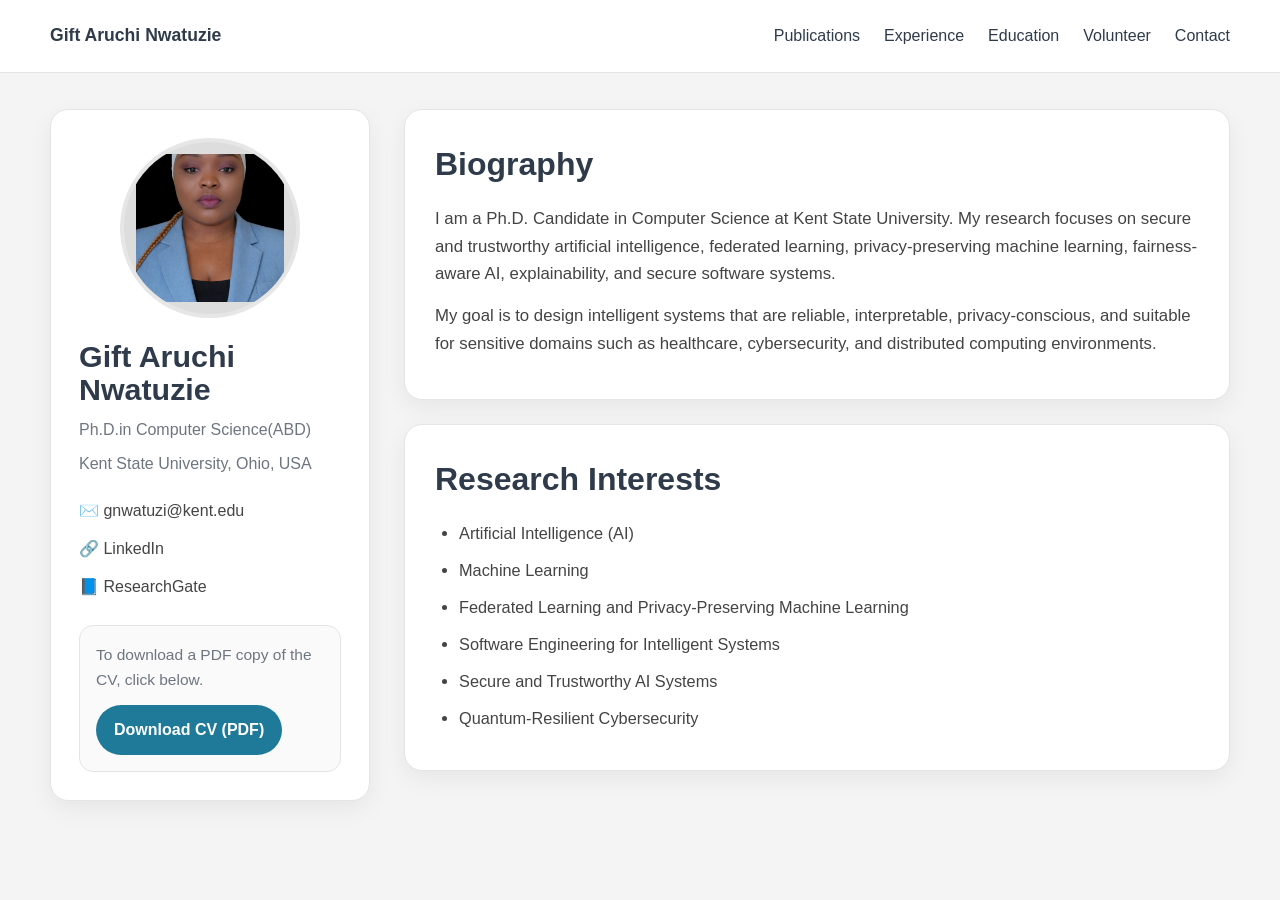
==== commit 2272ad94: "Fix HTML formatting and update profile details" ====
--- a/index.html
+++ b/index.html
@@ -46,7 +46,7 @@
         </a>
 
         <h1 class="profile-name">Gift Aruchi Nwatuzie</h1>
-        <div class="profile-role">Ph.D. Candidate in Computer Science</div>
+        <div class="profile-role">Ph.D.in Computer Science(ABD)</div>
         <div class="profile-school">Kent State University, Ohio, USA</div>
 
         <div class="sidebar-links">
@@ -56,7 +56,7 @@
         </div>
 
         <div class="cv-box">
-          <p>To download a PDF copy of the CV, click here.</p>
+          <p>To download a PDF copy of the CV, click below.</p>
           <a class="cv-button" href="Gift_Nwatuzie_CV.pdf" download>Download CV (PDF)</a>
         </div>
       </div>
@@ -91,3 +91,4 @@
   </main>
 </body>
 </html>
+
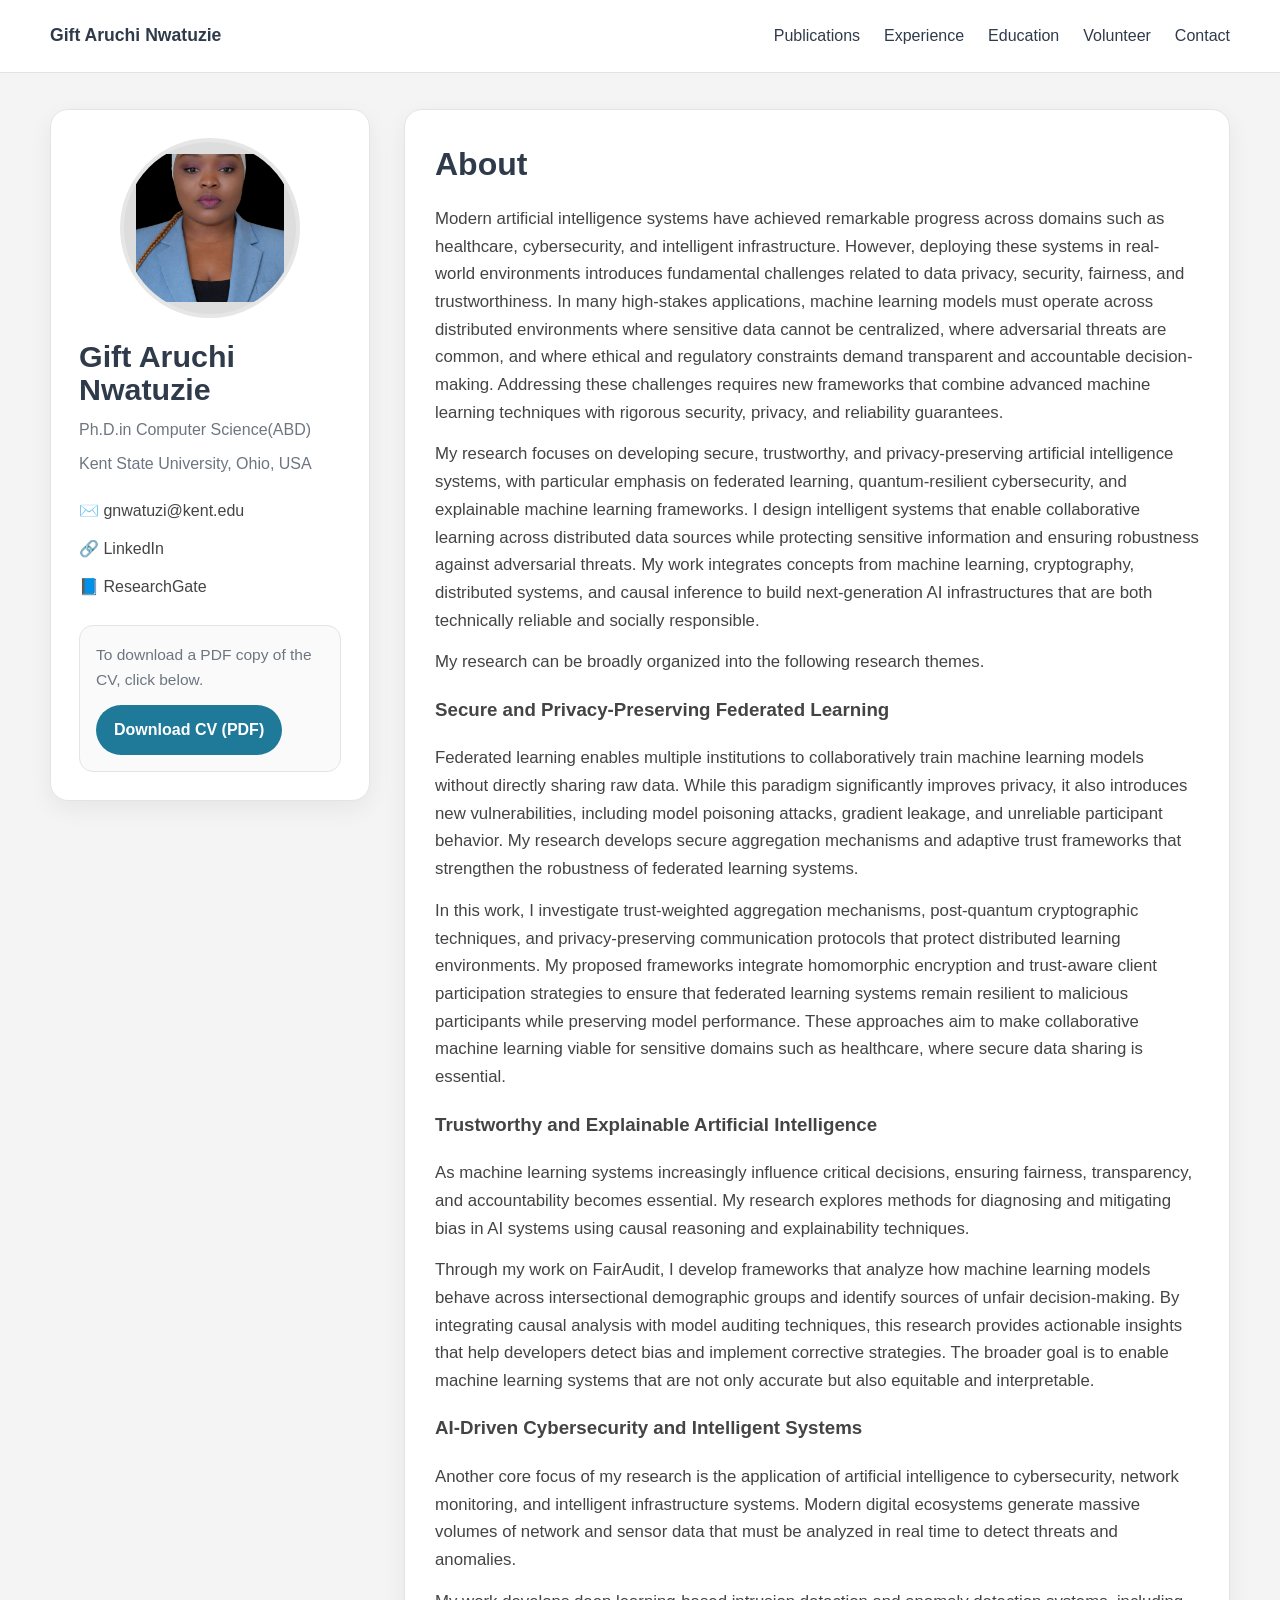
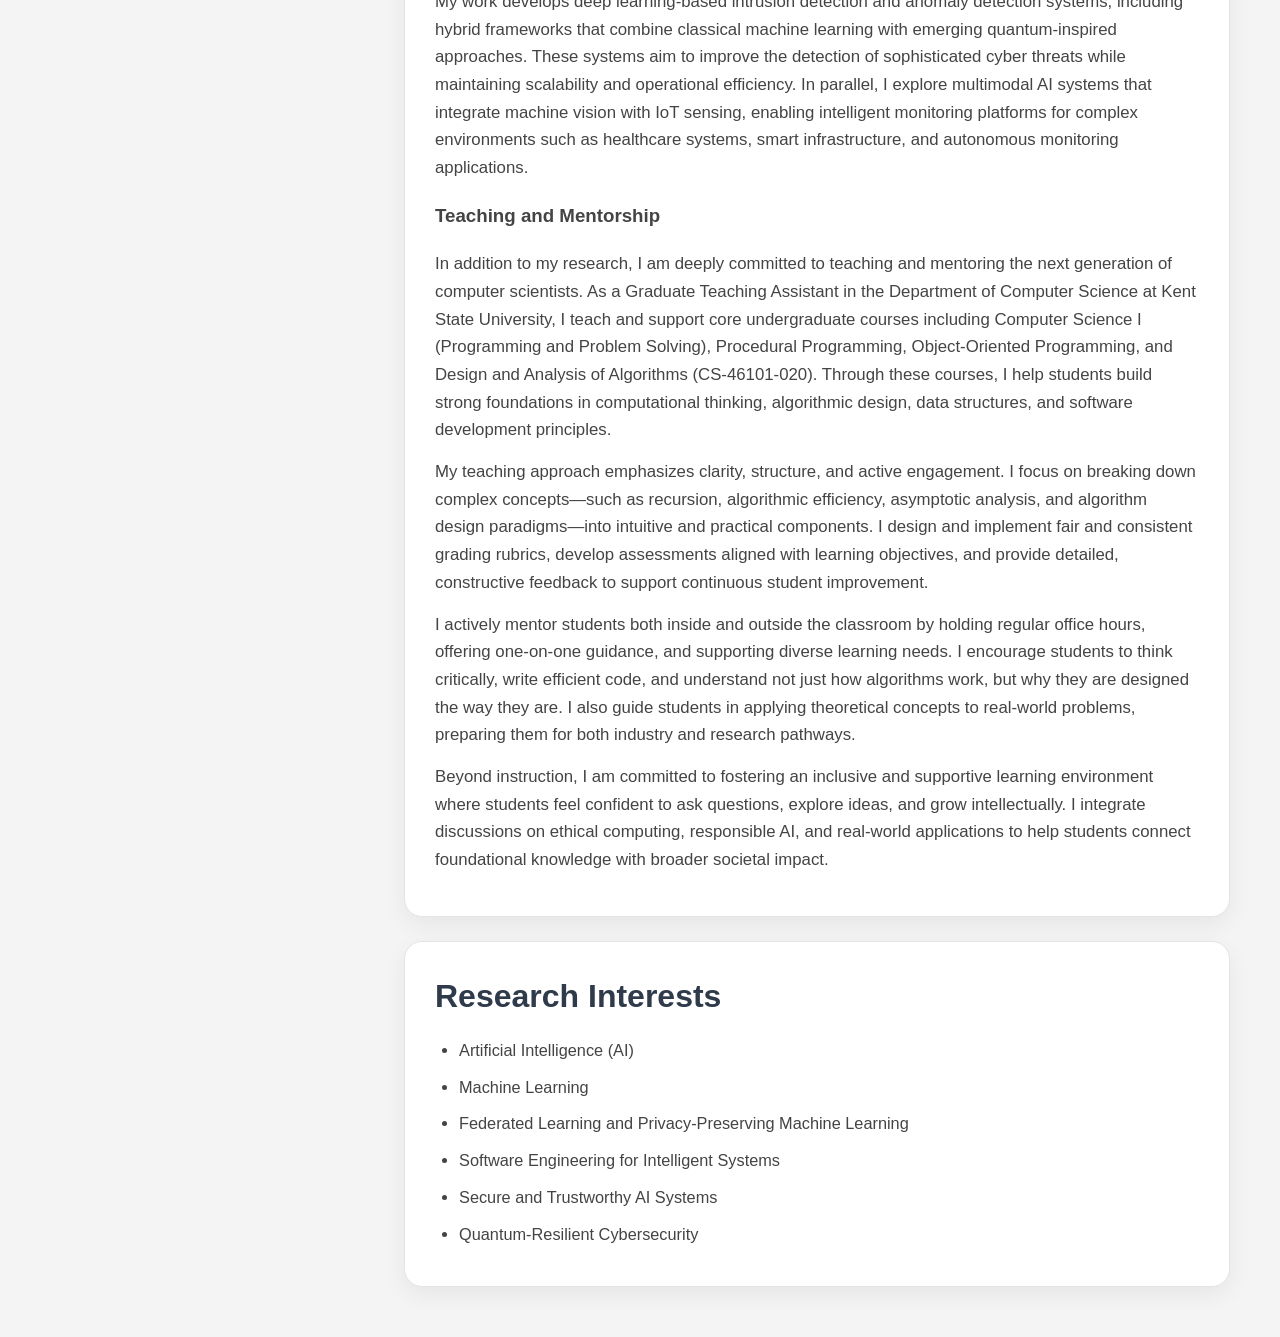
==== commit 888cac30: "Update index.html" ====
--- a/index.html
+++ b/index.html
@@ -62,19 +62,67 @@
       </div>
     </aside>
 
-    <section class="content">
-      <div class="section">
-        <h2>Biography</h2>
-        <p>
-          I am a Ph.D. Candidate in Computer Science at Kent State University. My research focuses on
-          secure and trustworthy artificial intelligence, federated learning, privacy-preserving machine learning,
-          fairness-aware AI, explainability, and secure software systems.
-        </p>
-        <p>
-          My goal is to design intelligent systems that are reliable, interpretable, privacy-conscious,
-          and suitable for sensitive domains such as healthcare, cybersecurity, and distributed computing environments.
-        </p>
-      </div>
+   <section class="content">
+  <div class="section">
+    <h2>About</h2>
+
+    <p>
+      Modern artificial intelligence systems have achieved remarkable progress across domains such as healthcare, cybersecurity, and intelligent infrastructure. However, deploying these systems in real-world environments introduces fundamental challenges related to data privacy, security, fairness, and trustworthiness. In many high-stakes applications, machine learning models must operate across distributed environments where sensitive data cannot be centralized, where adversarial threats are common, and where ethical and regulatory constraints demand transparent and accountable decision-making. Addressing these challenges requires new frameworks that combine advanced machine learning techniques with rigorous security, privacy, and reliability guarantees.
+    </p>
+
+    <p>
+      My research focuses on developing secure, trustworthy, and privacy-preserving artificial intelligence systems, with particular emphasis on federated learning, quantum-resilient cybersecurity, and explainable machine learning frameworks. I design intelligent systems that enable collaborative learning across distributed data sources while protecting sensitive information and ensuring robustness against adversarial threats. My work integrates concepts from machine learning, cryptography, distributed systems, and causal inference to build next-generation AI infrastructures that are both technically reliable and socially responsible.
+    </p>
+
+    <p>
+      My research can be broadly organized into the following research themes.
+    </p>
+
+    <h3>Secure and Privacy-Preserving Federated Learning</h3>
+    <p>
+      Federated learning enables multiple institutions to collaboratively train machine learning models without directly sharing raw data. While this paradigm significantly improves privacy, it also introduces new vulnerabilities, including model poisoning attacks, gradient leakage, and unreliable participant behavior. My research develops secure aggregation mechanisms and adaptive trust frameworks that strengthen the robustness of federated learning systems.
+    </p>
+
+    <p>
+      In this work, I investigate trust-weighted aggregation mechanisms, post-quantum cryptographic techniques, and privacy-preserving communication protocols that protect distributed learning environments. My proposed frameworks integrate homomorphic encryption and trust-aware client participation strategies to ensure that federated learning systems remain resilient to malicious participants while preserving model performance. These approaches aim to make collaborative machine learning viable for sensitive domains such as healthcare, where secure data sharing is essential.
+    </p>
+
+    <h3>Trustworthy and Explainable Artificial Intelligence</h3>
+    <p>
+      As machine learning systems increasingly influence critical decisions, ensuring fairness, transparency, and accountability becomes essential. My research explores methods for diagnosing and mitigating bias in AI systems using causal reasoning and explainability techniques.
+    </p>
+
+    <p>
+      Through my work on FairAudit, I develop frameworks that analyze how machine learning models behave across intersectional demographic groups and identify sources of unfair decision-making. By integrating causal analysis with model auditing techniques, this research provides actionable insights that help developers detect bias and implement corrective strategies. The broader goal is to enable machine learning systems that are not only accurate but also equitable and interpretable.
+    </p>
+
+    <h3>AI-Driven Cybersecurity and Intelligent Systems</h3>
+    <p>
+      Another core focus of my research is the application of artificial intelligence to cybersecurity, network monitoring, and intelligent infrastructure systems. Modern digital ecosystems generate massive volumes of network and sensor data that must be analyzed in real time to detect threats and anomalies.
+    </p>
+
+    <p>
+      My work develops deep learning-based intrusion detection and anomaly detection systems, including hybrid frameworks that combine classical machine learning with emerging quantum-inspired approaches. These systems aim to improve the detection of sophisticated cyber threats while maintaining scalability and operational efficiency. In parallel, I explore multimodal AI systems that integrate machine vision with IoT sensing, enabling intelligent monitoring platforms for complex environments such as healthcare systems, smart infrastructure, and autonomous monitoring applications.
+    </p>
+
+   <h3>Teaching and Mentorship</h3>
+
+<p>
+  In addition to my research, I am deeply committed to teaching and mentoring the next generation of computer scientists. As a Graduate Teaching Assistant in the Department of Computer Science at Kent State University, I teach and support core undergraduate courses including Computer Science I (Programming and Problem Solving), Procedural Programming, Object-Oriented Programming, and Design and Analysis of Algorithms (CS-46101-020). Through these courses, I help students build strong foundations in computational thinking, algorithmic design, data structures, and software development principles.
+</p>
+
+<p>
+  My teaching approach emphasizes clarity, structure, and active engagement. I focus on breaking down complex concepts—such as recursion, algorithmic efficiency, asymptotic analysis, and algorithm design paradigms—into intuitive and practical components. I design and implement fair and consistent grading rubrics, develop assessments aligned with learning objectives, and provide detailed, constructive feedback to support continuous student improvement.
+</p>
+
+<p>
+  I actively mentor students both inside and outside the classroom by holding regular office hours, offering one-on-one guidance, and supporting diverse learning needs. I encourage students to think critically, write efficient code, and understand not just how algorithms work, but why they are designed the way they are. I also guide students in applying theoretical concepts to real-world problems, preparing them for both industry and research pathways.
+</p>
+
+<p>
+  Beyond instruction, I am committed to fostering an inclusive and supportive learning environment where students feel confident to ask questions, explore ideas, and grow intellectually. I integrate discussions on ethical computing, responsible AI, and real-world applications to help students connect foundational knowledge with broader societal impact.
+</p>
+  </div>
 
       <div class="section">
         <h2>Research Interests</h2>
--- a/styles.css
+++ b/styles.css
@@ -141,7 +141,6 @@
   padding:36px 0 50px;
   align-items:start;
 }
-
 .profile-card{
   background:var(--card);
   border:1px solid var(--line);
@@ -356,4 +355,24 @@
   .dropdown-content{
     min-width:220px;
   }
-}
+
+  .diamond-list {
+  list-style: none;
+  padding-left: 0;
+  margin-top: 10px;
+}
+
+.diamond-list li {
+  position: relative;
+  padding-left: 22px;
+  margin-bottom: 8px;
+}
+
+.diamond-list li::before {
+  content: "❖";
+  position: absolute;
+  left: 0;
+  color: #1f7a9a;
+  font-size: 14px;
+}
+}
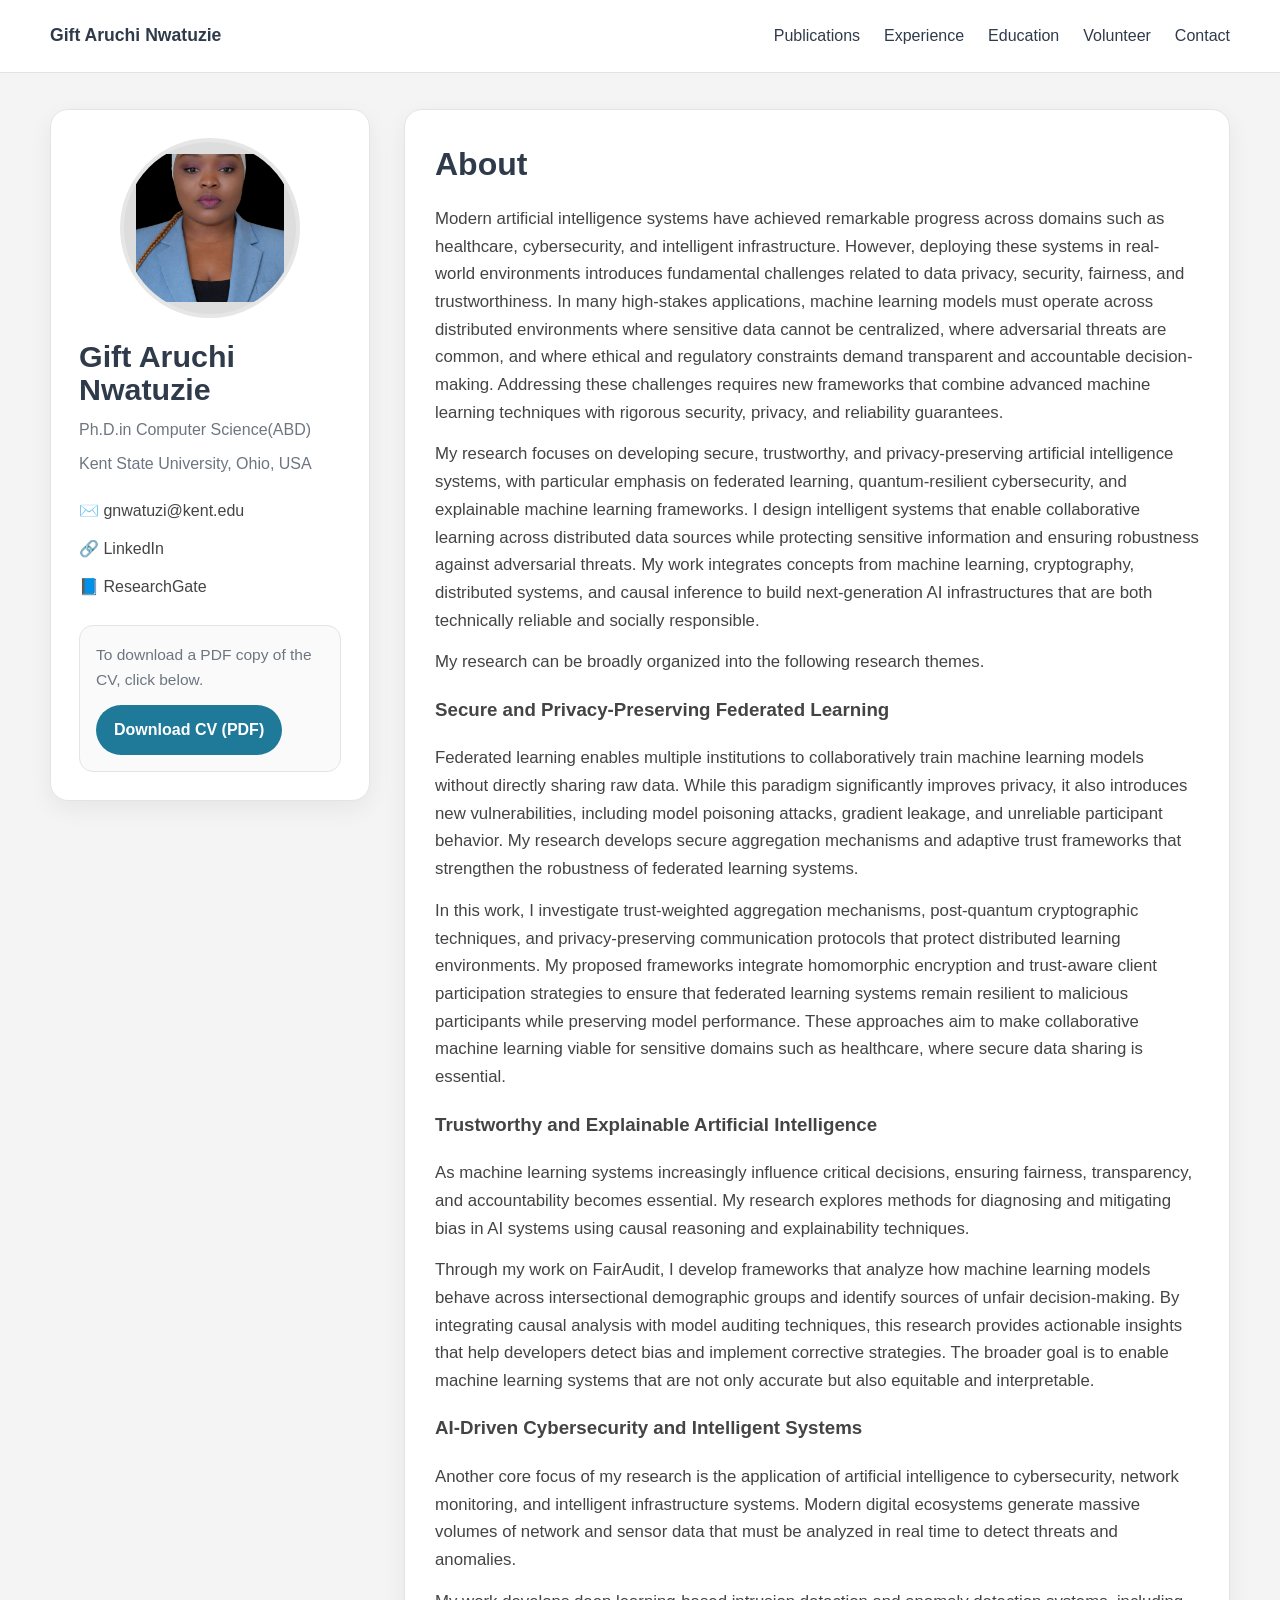
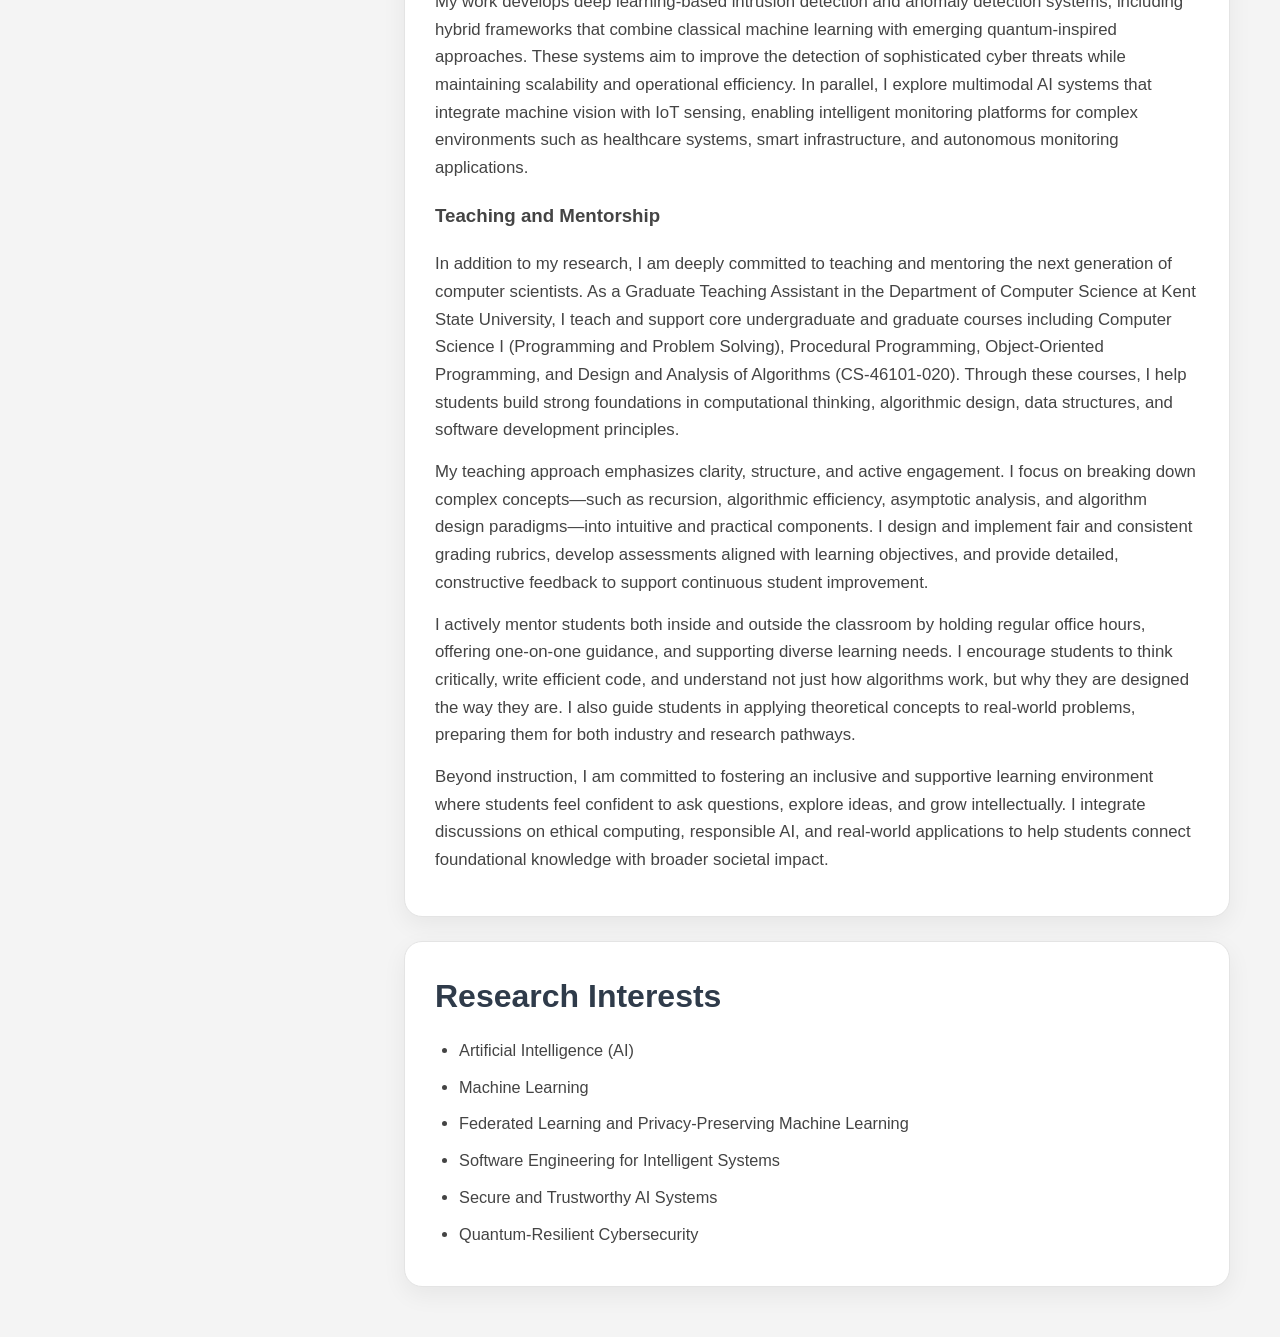
==== commit f3da7951: "Update index.html" ====
--- a/index.html
+++ b/index.html
@@ -108,7 +108,7 @@
    <h3>Teaching and Mentorship</h3>
 
 <p>
-  In addition to my research, I am deeply committed to teaching and mentoring the next generation of computer scientists. As a Graduate Teaching Assistant in the Department of Computer Science at Kent State University, I teach and support core undergraduate courses including Computer Science I (Programming and Problem Solving), Procedural Programming, Object-Oriented Programming, and Design and Analysis of Algorithms (CS-46101-020). Through these courses, I help students build strong foundations in computational thinking, algorithmic design, data structures, and software development principles.
+  In addition to my research, I am deeply committed to teaching and mentoring the next generation of computer scientists. As a Graduate Teaching Assistant in the Department of Computer Science at Kent State University, I teach and support core undergraduate and graduate courses including Computer Science I (Programming and Problem Solving), Procedural Programming, Object-Oriented Programming, and Design and Analysis of Algorithms (CS-46101-020). Through these courses, I help students build strong foundations in computational thinking, algorithmic design, data structures, and software development principles.
 </p>
 
 <p>
